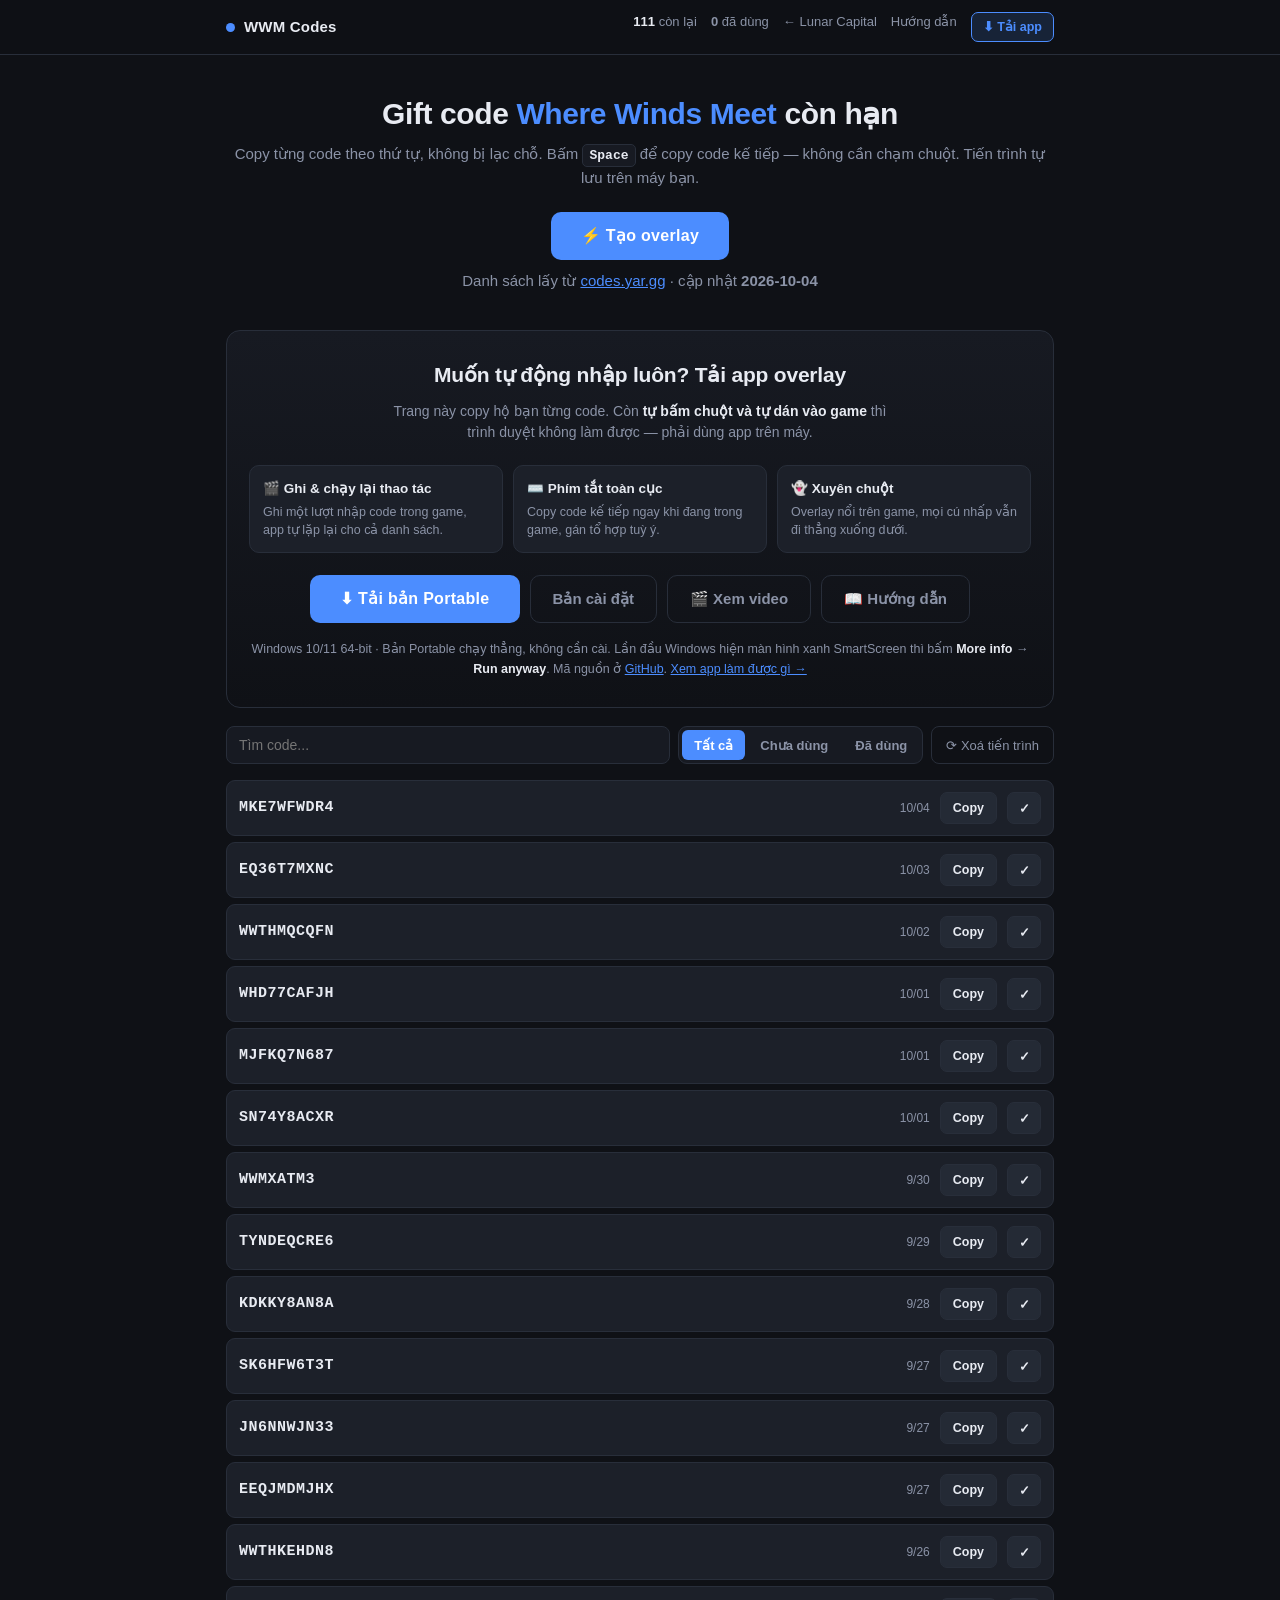
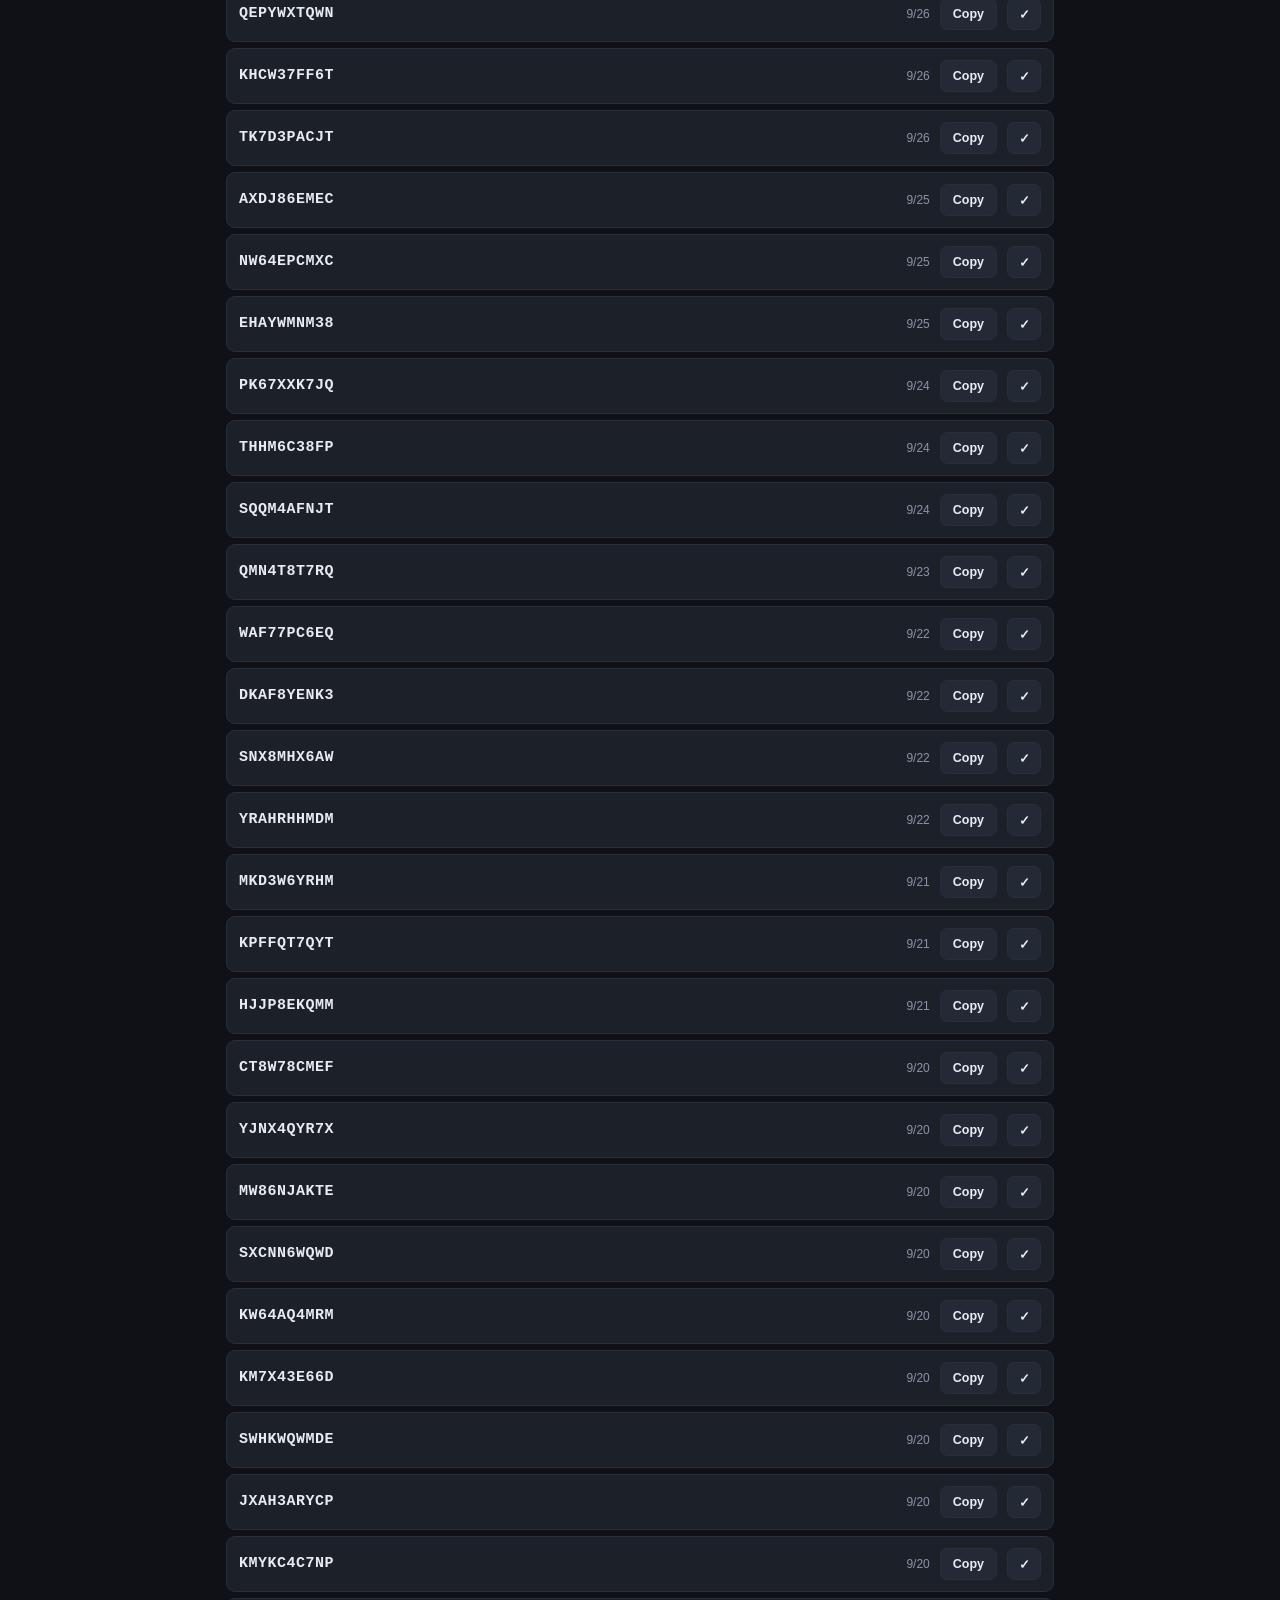
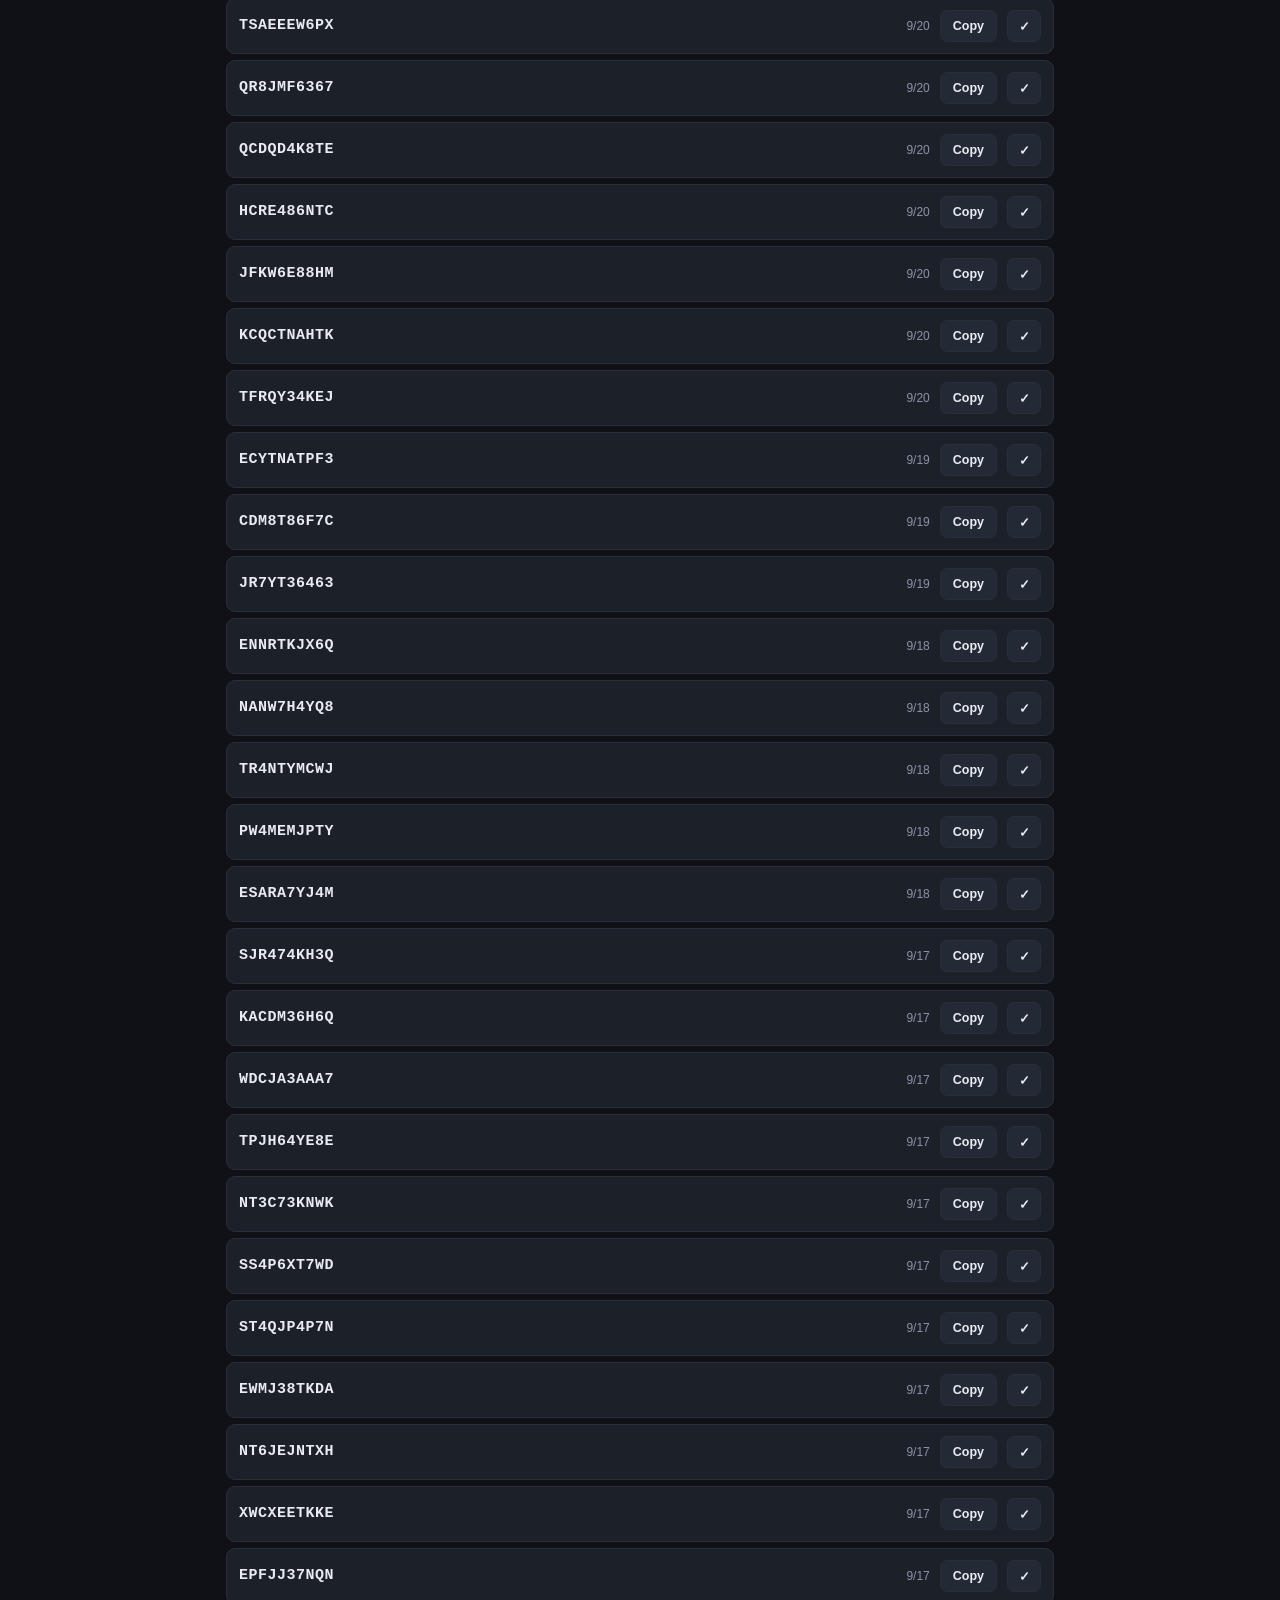
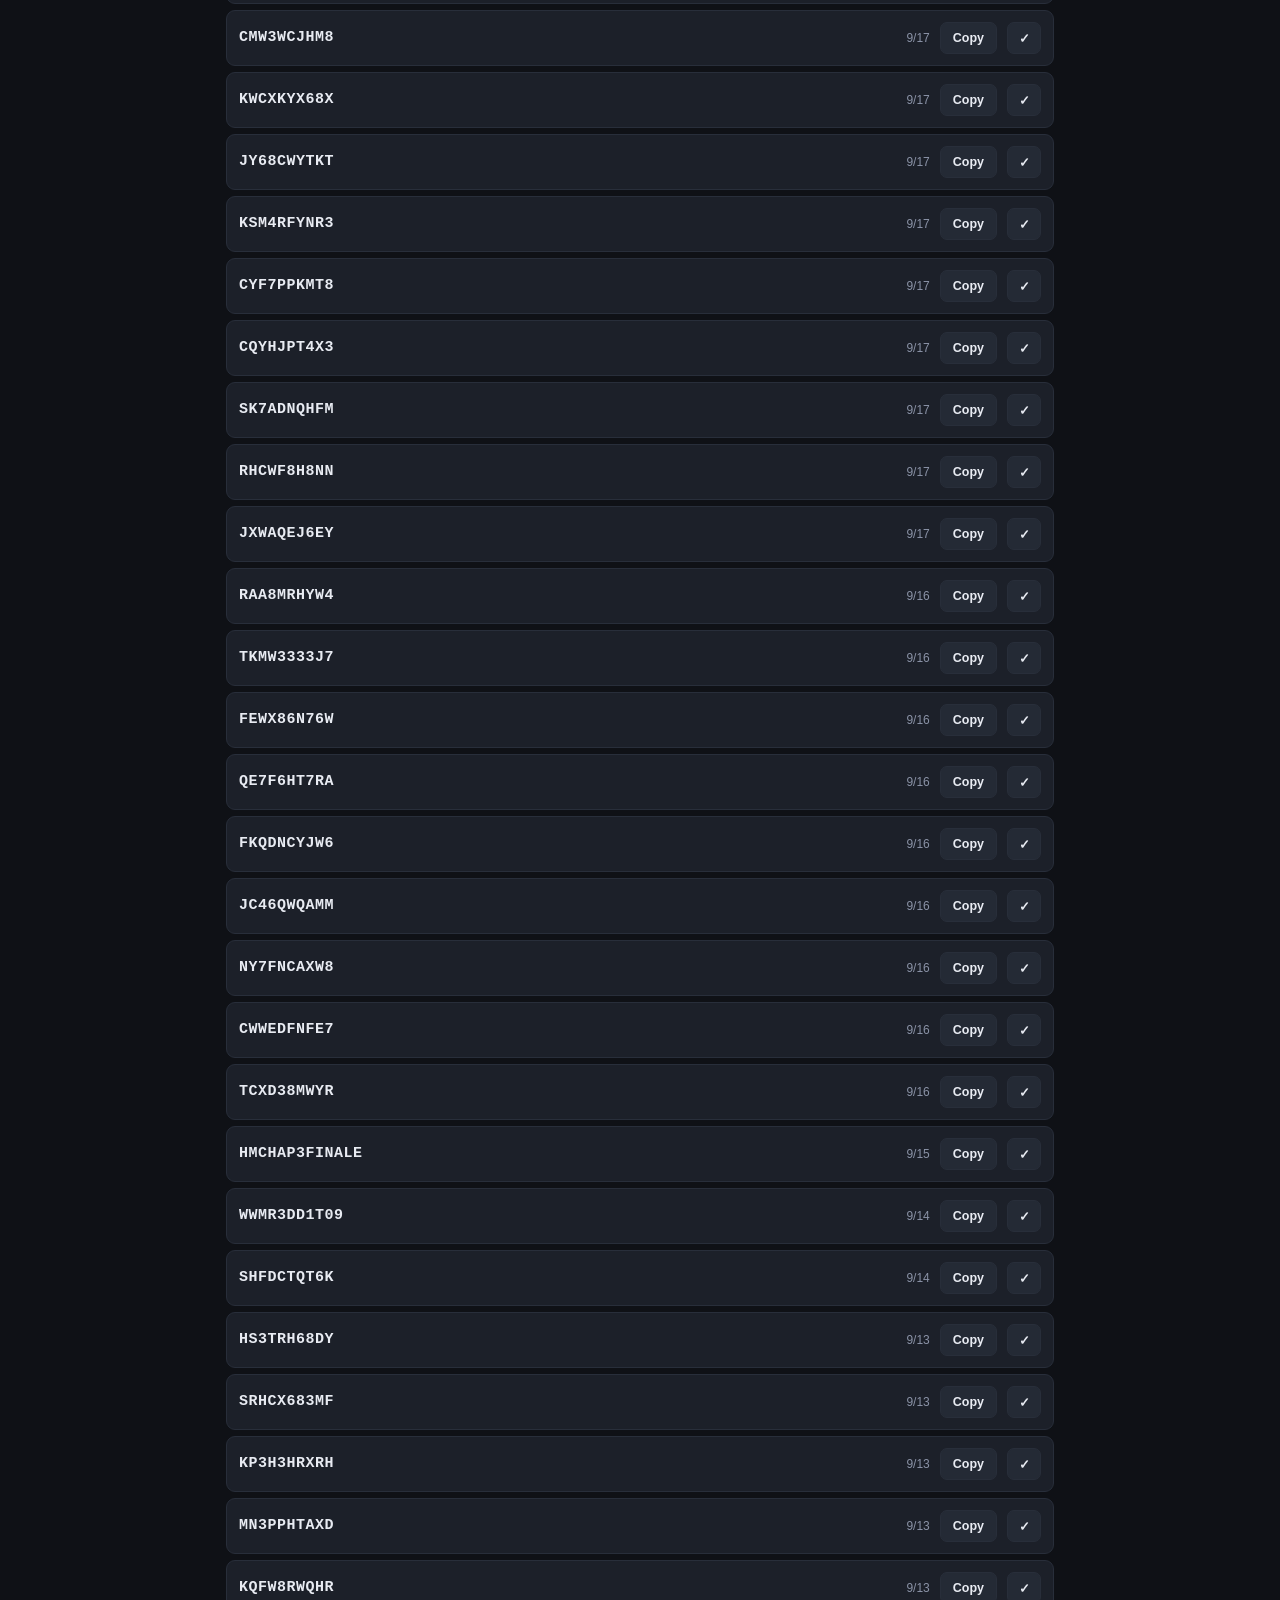
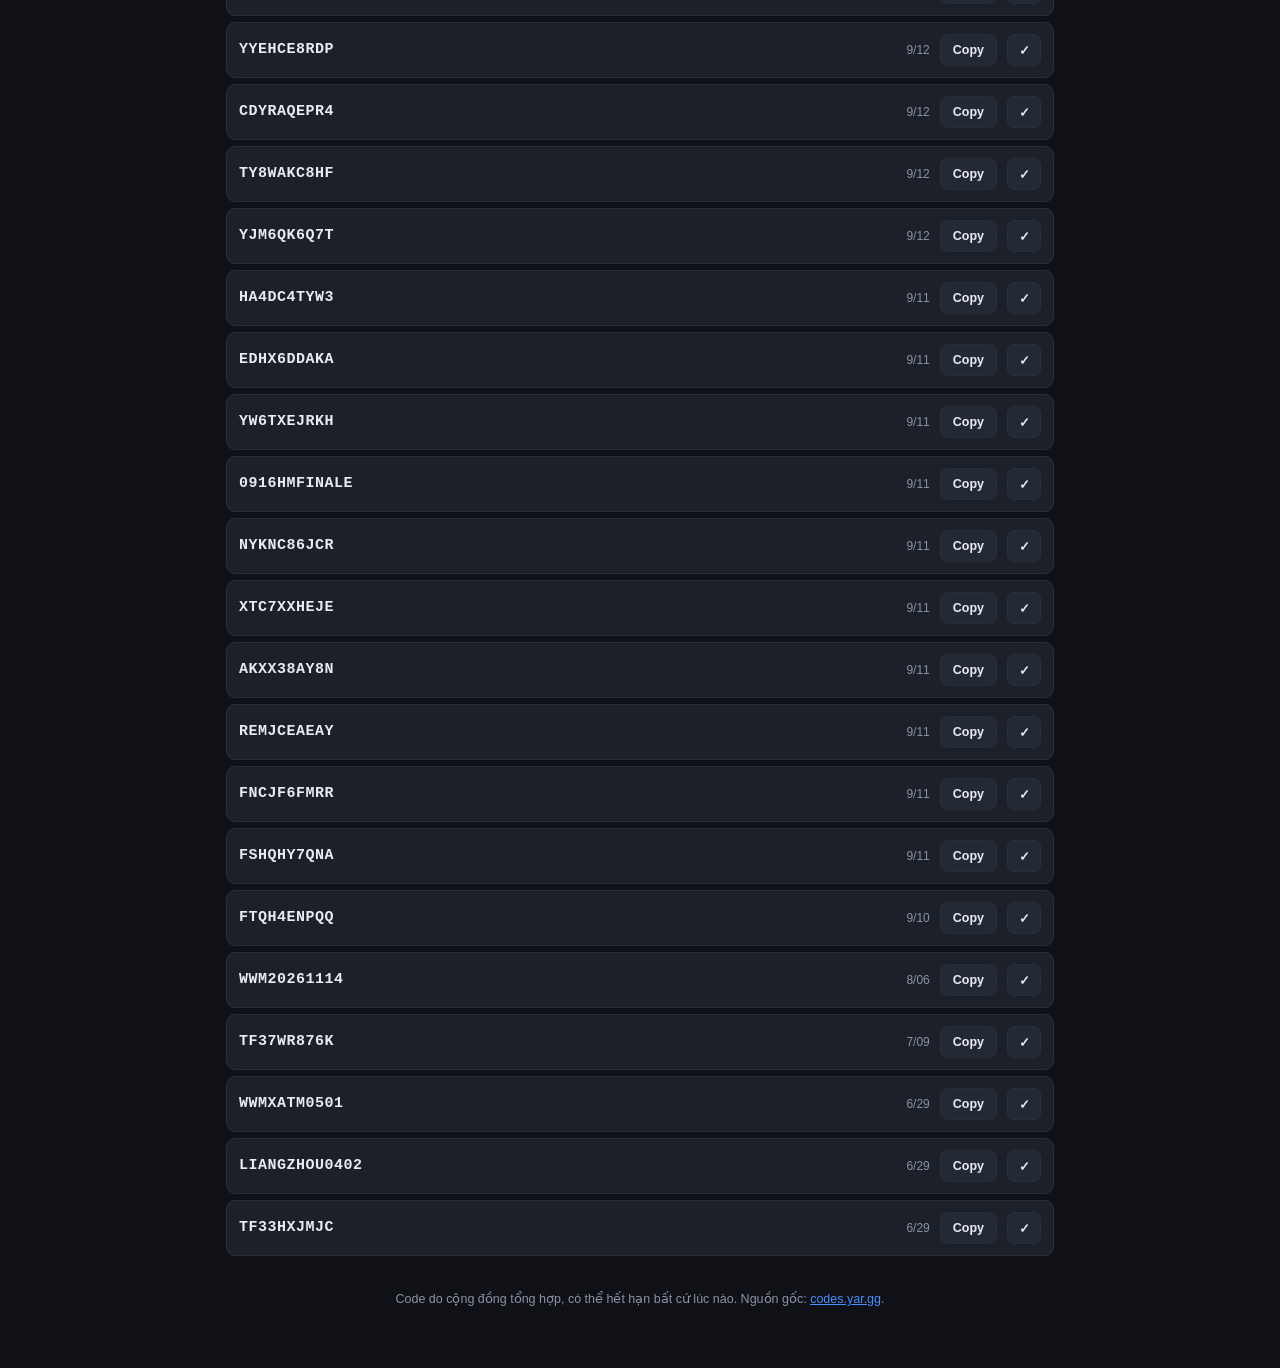
==== gift-code/index.html @ 07da03a6 "Doi ten thanh lunar-capital-tool, gop trang gift code WWM vao /gift-code/ Co-Authored-By: Claude Opu" ====
<!DOCTYPE html>
<html lang="vi">
<head>
<meta charset="UTF-8" />
<meta name="viewport" content="width=device-width, initial-scale=1" />
<title>WWM Codes — Gift code Where Winds Meet còn hạn</title>
<meta name="description" content="Danh sách gift code Where Winds Meet còn hạn. Copy từng code theo thứ tự bằng overlay, tự lưu tiến trình." />
<link rel="stylesheet" href="css/style.css" />
</head>
<body>

<header class="top">
  <div class="wrap top-in">
    <div class="brand">
      <span class="dot"></span>
      <b>WWM Codes</b>
    </div>
    <div class="top-right">
      <span class="stat"><b id="stat-left">0</b> còn lại</span>
      <span class="stat dim"><b id="stat-used">0</b> đã dùng</span>
      <a href="../" class="top-link home">← Lunar Capital</a>
      <a href="huong-dan.html" class="top-link">Hướng dẫn</a>
      <a href="#download" class="top-dl">⬇ Tải app</a>
    </div>
  </div>
</header>

<main class="wrap">

  <section class="hero">
    <h1>Gift code <span>Where Winds Meet</span> còn hạn</h1>
    <p>Copy từng code theo thứ tự, không bị lạc chỗ. Bấm <b class="kbd">Space</b> để copy code kế tiếp — không cần chạm chuột. Tiến trình tự lưu trên máy bạn.</p>
    <button id="btn-start" class="cta">⚡ Tạo overlay</button>
    <p class="src">
      Danh sách lấy từ <a href="https://codes.yar.gg/" target="_blank" rel="noopener noreferrer">codes.yar.gg</a>
      · cập nhật <b id="updated">—</b>
    </p>
  </section>

  <section class="dl" id="download">
    <h2>Muốn tự động nhập luôn? Tải app overlay</h2>
    <p class="dl-lead">
      Trang này copy hộ bạn từng code. Còn <b>tự bấm chuột và tự dán vào game</b> thì trình duyệt
      không làm được — phải dùng app trên máy.
    </p>

    <div class="dl-grid">
      <div class="dl-feat">
        <b>🎬 Ghi &amp; chạy lại thao tác</b>
        <span>Ghi một lượt nhập code trong game, app tự lặp lại cho cả danh sách.</span>
      </div>
      <div class="dl-feat">
        <b>⌨️ Phím tắt toàn cục</b>
        <span>Copy code kế tiếp ngay khi đang trong game, gán tổ hợp tuỳ ý.</span>
      </div>
      <div class="dl-feat">
        <b>👻 Xuyên chuột</b>
        <span>Overlay nổi trên game, mọi cú nhấp vẫn đi thẳng xuống dưới.</span>
      </div>
    </div>

    <div class="dl-btns">
      <a class="cta" id="dl-portable" href="#" target="_blank" rel="noopener noreferrer">⬇ Tải bản Portable</a>
      <a class="ghost lg" id="dl-setup" href="#" target="_blank" rel="noopener noreferrer">Bản cài đặt</a>
      <a class="ghost lg" href="huong-dan.html#video">🎬 Xem video</a>
      <a class="ghost lg" href="huong-dan.html">📖 Hướng dẫn</a>
    </div>

    <p class="dl-note">
      Windows 10/11 64-bit · Bản Portable chạy thẳng, không cần cài.
      Lần đầu Windows hiện màn hình xanh SmartScreen thì bấm <b>More info</b> → <b>Run anyway</b>.
      Mã nguồn ở <a id="dl-repo" href="#" target="_blank" rel="noopener noreferrer">GitHub</a>.
      <a href="huong-dan.html">Xem app làm được gì →</a>
    </p>
  </section>

  <section class="toolbar">
    <input id="search" type="search" placeholder="Tìm code..." autocomplete="off" />
    <div class="tabs" id="tabs">
      <button class="tab on" data-f="all">Tất cả</button>
      <button class="tab" data-f="unused">Chưa dùng</button>
      <button class="tab" data-f="used">Đã dùng</button>
    </div>
    <button id="btn-reset" class="ghost">⟳ Xoá tiến trình</button>
  </section>

  <section id="list" class="list"></section>
  <p id="empty" class="empty hidden">Không có code nào khớp.</p>


</main>

<footer class="foot wrap">
  <p>Code do cộng đồng tổng hợp, có thể hết hạn bất cứ lúc nào. Nguồn gốc:
    <a href="https://codes.yar.gg/" target="_blank" rel="noopener noreferrer">codes.yar.gg</a>.</p>
</footer>

<!-- Hộp chọn chế độ -->
<div id="picker" class="modal hidden">
  <div class="modal-box">
    <div class="modal-head">
      <b>Tạo overlay</b>
      <button class="x" data-close>✕</button>
    </div>
    <div class="modal-body">
      <button class="pick" id="pick-all">
        <b>Toàn bộ code còn hạn</b>
        <span>Nạp sẵn <i id="pick-n">0</i> code vào overlay, copy lần lượt từ trên xuống.</span>
      </button>
      <button class="pick" id="pick-manual">
        <b>Ô trống — tự nhập</b>
        <span>Dán danh sách code của riêng bạn, mỗi dòng một code.</span>
      </button>
    </div>
  </div>
</div>

<!-- Ô tự nhập -->
<div id="manual" class="modal hidden">
  <div class="modal-box">
    <div class="modal-head">
      <b>Tự nhập code</b>
      <button class="x" data-close>✕</button>
    </div>
    <div class="modal-body">
      <textarea id="manual-input" spellcheck="false"
        placeholder="Mỗi dòng một code.&#10;&#10;Ví dụ:&#10;ABCD1234&#10;WXYZ5678"></textarea>
      <div class="manual-bar">
        <span id="manual-count">0 code</span>
        <button id="manual-go" class="cta sm" disabled>Tạo overlay</button>
      </div>
    </div>
  </div>
</div>

<!-- OVERLAY -->
<div id="overlay" class="overlay hidden">
  <div class="ov-head">
    <span class="ov-title">Overlay</span>
    <span id="ov-progress" class="ov-prog">0 / 0</span>
    <button id="ov-min" class="x" title="Thu gọn">–</button>
    <button id="ov-close" class="x" title="Đóng">✕</button>
  </div>

  <div class="ov-body">
    <button id="ov-current" class="ov-current">
      <span id="ov-code">—</span>
      <small>Bấm để copy và sang code tiếp theo</small>
    </button>

    <div class="ov-track"><div id="ov-fill" class="ov-fill"></div></div>

    <div id="ov-list" class="ov-list"></div>

    <div id="ov-done" class="ov-done hidden">
      <div class="tick">✓</div>
      <b>XONG</b>
      <span>Đã copy hết tất cả các code</span>
    </div>

    <div class="ov-foot">
      <button id="ov-undo" class="ghost sm">↶ Hoàn tác</button>
      <button id="ov-restart" class="ghost sm">⟳ Làm lại</button>
    </div>

    <p class="ov-keys">
      <b>Space</b> copy &amp; sang code sau · <b id="k-undo">Ctrl+Z</b> hoàn tác · <b>Esc</b> đóng
    </p>
  </div>
</div>

<div id="toast" class="toast"></div>

<script src="js/codes-data.js"></script>
<script src="js/app.js"></script>
</body>
</html>
---- gift-code/css/style.css ----
:root {
  --bg: #0f1116;
  --bg-soft: #171a22;
  --bg-row: #1c2029;
  --line: #282e3a;
  --fg: #e8ebf2;
  --fg-dim: #8b93a7;
  --accent: #4c8dff;
  --accent-soft: rgba(76, 141, 255, 0.15);
  --ok: #35d07f;
  --danger: #ff5f57;
  --radius: 10px;
}

* { box-sizing: border-box; margin: 0; padding: 0; }

body {
  background: var(--bg);
  color: var(--fg);
  font-family: -apple-system, BlinkMacSystemFont, "Segoe UI", Roboto, "Helvetica Neue", Arial, sans-serif;
  font-size: 15px;
  line-height: 1.5;
  -webkit-font-smoothing: antialiased;
  padding-bottom: 60px;
}

.wrap { width: 100%; max-width: 860px; margin: 0 auto; padding: 0 16px; }
.hidden { display: none !important; }
a { color: var(--accent); }

/* ---------- Thanh tren ---------- */

.top {
  position: sticky;
  top: 0;
  z-index: 20;
  background: rgba(15, 17, 22, 0.9);
  backdrop-filter: blur(10px);
  border-bottom: 1px solid var(--line);
}
.top-in { display: flex; align-items: center; justify-content: space-between; height: 54px; gap: 12px; }
.brand { display: flex; align-items: center; gap: 9px; font-size: 15px; letter-spacing: 0.2px; }
.dot { width: 9px; height: 9px; border-radius: 50%; background: var(--accent); flex: 0 0 auto; }
.top-right { display: flex; gap: 14px; font-size: 13px; color: var(--fg-dim); }
.stat b { color: var(--fg); font-variant-numeric: tabular-nums; }
.stat.dim b { color: var(--fg-dim); }

/* ---------- Hero ---------- */

.hero { padding: 40px 0 28px; text-align: center; }
.hero h1 { font-size: 30px; line-height: 1.25; font-weight: 700; letter-spacing: -0.4px; }
.hero h1 span { color: var(--accent); }
.hero p { color: var(--fg-dim); margin-top: 10px; font-size: 15px; }

.cta {
  margin-top: 22px;
  min-height: 48px;
  padding: 0 30px;
  border: none;
  border-radius: var(--radius);
  background: var(--accent);
  color: #fff;
  font-size: 16px;
  font-weight: 700;
  letter-spacing: 0.3px;
  cursor: pointer;
  transition: filter 0.15s ease, transform 0.1s ease;
}
.cta:hover:not(:disabled) { filter: brightness(1.12); }
.cta:active:not(:disabled) { transform: translateY(1px); }
.cta:disabled { background: #2a2f3d; color: #5c6478; cursor: not-allowed; }
.cta.sm { min-height: 38px; padding: 0 18px; font-size: 14px; margin-top: 0; }

.src { margin-top: 16px; font-size: 12.5px; color: var(--fg-dim); }
.src b { color: var(--fg-dim); font-weight: 600; }

/* ---------- Thanh cong cu ---------- */

.toolbar {
  display: flex;
  align-items: center;
  gap: 8px;
  flex-wrap: wrap;
  padding: 8px 0 16px;
}

#search {
  flex: 1 1 180px;
  min-height: 38px;
  padding: 0 12px;
  border: 1px solid var(--line);
  border-radius: 8px;
  background: var(--bg-soft);
  color: var(--fg);
  font-size: 14px;
  outline: none;
}
#search:focus { border-color: var(--accent); }

.tabs { display: flex; gap: 3px; padding: 3px; border: 1px solid var(--line); border-radius: 9px; background: var(--bg-soft); }
.tab {
  min-height: 30px;
  padding: 0 12px;
  border: none;
  border-radius: 6px;
  background: transparent;
  color: var(--fg-dim);
  font-size: 13px;
  font-weight: 600;
  cursor: pointer;
}
.tab:hover { color: var(--fg); }
.tab.on { background: var(--accent); color: #fff; }

button.ghost {
  min-height: 38px;
  padding: 0 14px;
  border: 1px solid var(--line);
  border-radius: 8px;
  background: transparent;
  color: var(--fg-dim);
  font-size: 13px;
  cursor: pointer;
}
button.ghost:hover:not(:disabled) { background: var(--bg-soft); color: var(--fg); }
button.ghost:disabled { opacity: 0.35; cursor: not-allowed; }
button.ghost.sm { min-height: 32px; font-size: 12.5px; flex: 1; }

/* ---------- Danh sach code ---------- */

.list { display: flex; flex-direction: column; gap: 6px; }

.item {
  display: flex;
  align-items: center;
  gap: 10px;
  padding: 11px 12px;
  border: 1px solid var(--line);
  border-radius: 9px;
  background: var(--bg-row);
  transition: border-color 0.15s ease, opacity 0.2s ease;
}
.item:hover { border-color: #3a4353; }
.item.used { opacity: 0.4; }

.item .code {
  flex: 1;
  min-width: 0;
  font-family: ui-monospace, "SF Mono", Menlo, Consolas, monospace;
  font-size: 15px;
  font-weight: 600;
  letter-spacing: 0.5px;
  word-break: break-all;
}
.item.used .code { text-decoration: line-through; }
.item .date { flex: 0 0 auto; font-size: 12px; color: var(--fg-dim); font-variant-numeric: tabular-nums; }

.item button {
  flex: 0 0 auto;
  min-height: 32px;
  padding: 0 12px;
  border: 1px solid var(--line);
  border-radius: 7px;
  background: #242a35;
  color: var(--fg);
  font-size: 12.5px;
  font-weight: 600;
  cursor: pointer;
}
.item button:hover { background: var(--accent); border-color: var(--accent); color: #fff; }
.item .mark { min-width: 34px; padding: 0 8px; }

.empty { text-align: center; color: var(--fg-dim); padding: 30px 0; font-size: 14px; }

.foot { padding: 34px 16px 0; text-align: center; font-size: 12.5px; color: var(--fg-dim); }

/* ---------- Modal ---------- */

.modal {
  position: fixed;
  inset: 0;
  z-index: 60;
  display: flex;
  align-items: center;
  justify-content: center;
  padding: 16px;
  background: rgba(6, 8, 12, 0.75);
}
.modal-box {
  width: 100%;
  max-width: 440px;
  border: 1px solid var(--line);
  border-radius: 12px;
  background: var(--bg-soft);
  box-shadow: 0 20px 50px rgba(0, 0, 0, 0.55);
  overflow: hidden;
}
.modal-head {
  display: flex;
  align-items: center;
  justify-content: space-between;
  padding: 13px 10px 13px 16px;
  border-bottom: 1px solid var(--line);
  font-size: 14px;
}
.modal-body { padding: 14px 16px 16px; display: flex; flex-direction: column; gap: 10px; }

.x {
  width: 30px; height: 30px;
  border: none; border-radius: 7px;
  background: transparent;
  color: var(--fg-dim);
  font-size: 14px;
  cursor: pointer;
}
.x:hover { background: #262b38; color: var(--fg); }

.pick {
  display: flex;
  flex-direction: column;
  gap: 4px;
  padding: 14px;
  border: 1px solid var(--line);
  border-radius: 10px;
  background: var(--bg-row);
  color: var(--fg);
  text-align: left;
  cursor: pointer;
}
.pick:hover { border-color: var(--accent); background: var(--accent-soft); }
.pick b { font-size: 15px; }
.pick span { font-size: 13px; color: var(--fg-dim); line-height: 1.45; }
.pick i { font-style: normal; color: var(--accent); font-weight: 700; }

#manual-input {
  width: 100%;
  min-height: 190px;
  resize: vertical;
  padding: 12px;
  border: 1px solid var(--line);
  border-radius: 9px;
  background: var(--bg);
  color: var(--fg);
  font-family: ui-monospace, "SF Mono", Menlo, Consolas, monospace;
  font-size: 14px;
  line-height: 1.6;
  outline: none;
}
#manual-input:focus { border-color: var(--accent); }
.manual-bar { display: flex; align-items: center; justify-content: space-between; gap: 10px; }
.manual-bar span { font-size: 13px; color: var(--fg-dim); font-variant-numeric: tabular-nums; }

/* ---------- Overlay ---------- */

.overlay {
  position: fixed;
  right: 16px;
  bottom: 16px;
  z-index: 70;
  width: 330px;
  max-width: calc(100vw - 32px);
  max-height: calc(100vh - 32px);
  display: flex;
  flex-direction: column;
  border: 1px solid #3a4353;
  border-radius: 12px;
  background: var(--bg-soft);
  box-shadow: 0 18px 44px rgba(0, 0, 0, 0.6);
  overflow: hidden;
}

.ov-head {
  flex: 0 0 auto;
  display: flex;
  align-items: center;
  gap: 8px;
  padding: 9px 6px 9px 14px;
  border-bottom: 1px solid var(--line);
  background: var(--bg-row);
}
.ov-title { font-size: 13px; font-weight: 700; letter-spacing: 0.3px; }
.ov-prog { flex: 1; text-align: right; font-size: 12px; color: var(--fg-dim); font-variant-numeric: tabular-nums; }

.ov-body { flex: 1; min-height: 0; display: flex; flex-direction: column; gap: 10px; padding: 12px; }
.overlay.mini .ov-body { display: none; }

.ov-current {
  flex: 0 0 auto;
  display: flex;
  flex-direction: column;
  align-items: center;
  gap: 5px;
  padding: 16px 12px;
  border: 1px solid var(--accent);
  border-radius: 10px;
  background: var(--accent-soft);
  color: var(--fg);
  cursor: pointer;
}
.ov-current:hover { background: rgba(76, 141, 255, 0.24); }
.ov-current span {
  font-family: ui-monospace, "SF Mono", Menlo, Consolas, monospace;
  font-size: 21px;
  font-weight: 700;
  letter-spacing: 1px;
  word-break: break-all;
  text-align: center;
}
.ov-current small { font-size: 11.5px; color: var(--fg-dim); }
.ov-current.flash { animation: flash 0.45s ease; }
@keyframes flash {
  0% { background: var(--ok); border-color: var(--ok); }
  100% { background: var(--accent-soft); border-color: var(--accent); }
}

.ov-track { flex: 0 0 auto; height: 3px; border-radius: 2px; background: var(--line); overflow: hidden; }
.ov-fill { height: 100%; width: 0; background: var(--accent); transition: width 0.25s ease; }

.ov-list {
  flex: 1;
  min-height: 60px;
  max-height: 210px;
  overflow-y: auto;
  display: flex;
  flex-direction: column;
  gap: 3px;
}
.ov-list::-webkit-scrollbar { width: 8px; }
.ov-list::-webkit-scrollbar-thumb { background: #2f3543; border-radius: 4px; }

.ov-row {
  display: flex;
  align-items: center;
  gap: 8px;
  padding: 6px 8px;
  border: 1px solid transparent;
  border-radius: 6px;
  background: var(--bg-row);
  font-family: ui-monospace, "SF Mono", Menlo, Consolas, monospace;
  font-size: 12px;
  cursor: pointer;
}
.ov-row .n { color: var(--fg-dim); min-width: 22px; text-align: right; font-size: 10.5px; }
.ov-row .t { flex: 1; min-width: 0; overflow: hidden; text-overflow: ellipsis; white-space: nowrap; }
.ov-row[data-s="next"] { border-color: var(--accent); background: var(--accent-soft); }
.ov-row[data-s="recent"] { opacity: 0.4; }
.ov-row[data-s="old"] { opacity: 0.15; }
.ov-row[data-s="recent"]:hover, .ov-row[data-s="old"]:hover { opacity: 0.85; }

.ov-done {
  flex: 0 0 auto;
  display: flex;
  flex-direction: column;
  align-items: center;
  gap: 3px;
  padding: 14px;
  border: 1px solid rgba(53, 208, 127, 0.4);
  border-radius: 10px;
  background: rgba(53, 208, 127, 0.1);
}
.ov-done .tick {
  width: 32px; height: 32px;
  display: grid; place-items: center;
  border-radius: 50%;
  background: var(--ok);
  color: #0d1117;
  font-size: 19px;
  font-weight: 800;
}
.ov-done b { color: var(--ok); font-size: 16px; letter-spacing: 2px; }
.ov-done span { font-size: 11.5px; color: var(--fg-dim); }

.ov-foot { flex: 0 0 auto; display: flex; gap: 6px; }

/* ---------- Toast ---------- */

.toast {
  position: fixed;
  left: 50%;
  bottom: 24px;
  transform: translate(-50%, 8px);
  z-index: 90;
  padding: 9px 16px;
  border-radius: 20px;
  background: var(--ok);
  color: #0d1117;
  font-size: 13px;
  font-weight: 700;
  opacity: 0;
  pointer-events: none;
  transition: opacity 0.18s ease, transform 0.18s ease;
  max-width: 80vw;
}
.toast.show { opacity: 1; transform: translate(-50%, 0); }

/* ---------- Man hinh hep ---------- */

@media (max-width: 600px) {
  .hero { padding: 30px 0 22px; }
  .hero h1 { font-size: 24px; }
  .toolbar { gap: 6px; }
  #search { flex: 1 1 100%; }
  #btn-reset { flex: 0 0 auto; }
  .tabs { flex: 1; }
  .tab { flex: 1; }
  .overlay { right: 8px; left: 8px; bottom: 8px; width: auto; }
  .item .date { display: none; }
}

/* ---------- Muc tai app ---------- */

.dl {
  margin-top: 44px;
  padding: 28px 22px;
  border: 1px solid var(--line);
  border-radius: 14px;
  background: linear-gradient(180deg, var(--bg-soft), var(--bg));
  text-align: center;
}
.dl h2 { font-size: 21px; font-weight: 700; letter-spacing: -0.2px; }
.dl-lead { margin: 10px auto 0; max-width: 520px; font-size: 14px; color: var(--fg-dim); }
.dl-lead b { color: var(--fg); }

.dl-grid {
  display: grid;
  grid-template-columns: repeat(auto-fit, minmax(190px, 1fr));
  gap: 10px;
  margin: 22px 0;
  text-align: left;
}
.dl-feat {
  display: flex;
  flex-direction: column;
  gap: 4px;
  padding: 13px;
  border: 1px solid var(--line);
  border-radius: 10px;
  background: var(--bg-row);
}
.dl-feat b { font-size: 13.5px; }
.dl-feat span { font-size: 12.5px; color: var(--fg-dim); line-height: 1.45; }

.dl-btns { display: flex; gap: 10px; justify-content: center; flex-wrap: wrap; }
.dl-btns .cta { margin-top: 0; display: inline-flex; align-items: center; text-decoration: none; }
a.ghost.lg {
  display: inline-flex;
  align-items: center;
  min-height: 48px;
  padding: 0 22px;
  border: 1px solid var(--line);
  border-radius: var(--radius);
  color: var(--fg-dim);
  font-size: 15px;
  font-weight: 600;
  text-decoration: none;
}
a.ghost.lg:hover { background: var(--bg-soft); color: var(--fg); }

.dl-note { margin-top: 16px; font-size: 12.5px; color: var(--fg-dim); line-height: 1.6; }
.dl-note b { color: var(--fg); font-weight: 600; }

@media (max-width: 600px) {
  .dl { padding: 22px 16px; }
  .dl h2 { font-size: 18px; }
  .dl-btns .cta, a.ghost.lg { width: 100%; justify-content: center; }
}

/* ---------- Goi y phim tat ---------- */

.ov-keys {
  flex: 0 0 auto;
  margin-top: 2px;
  text-align: center;
  font-size: 10.5px;
  line-height: 1.6;
  color: var(--fg-dim);
}
.ov-keys b {
  display: inline-block;
  padding: 1px 5px;
  margin: 0 1px;
  border: 1px solid var(--line);
  border-radius: 4px;
  background: var(--bg-row);
  color: var(--fg);
  font-family: ui-monospace, "SF Mono", Menlo, Consolas, monospace;
  font-size: 10px;
  font-weight: 600;
}

b.kbd {
  display: inline-block;
  padding: 1px 6px;
  border: 1px solid var(--line);
  border-radius: 5px;
  background: var(--bg-soft);
  color: var(--fg);
  font-family: ui-monospace, "SF Mono", Menlo, Consolas, monospace;
  font-size: 13px;
  font-weight: 600;
}

/* ---------- Trang huong dan ---------- */

.guide { max-width: 760px; }

.g-hero { padding: 36px 0 20px; }
.g-hero h1 { font-size: 27px; font-weight: 700; letter-spacing: -0.3px; line-height: 1.25; }
.g-hero p { margin-top: 10px; color: var(--fg-dim); font-size: 15px; }
.g-need { padding: 10px 13px; border: 1px solid var(--line); border-radius: 9px; background: var(--bg-soft); }
.g-need b { color: var(--fg); }

.g-toc {
  display: flex;
  flex-wrap: wrap;
  gap: 6px;
  padding: 14px 0 6px;
  border-top: 1px solid var(--line);
  margin-top: 18px;
}
.g-toc a {
  padding: 6px 11px;
  border: 1px solid var(--line);
  border-radius: 20px;
  background: var(--bg-soft);
  color: var(--fg-dim);
  font-size: 13px;
  text-decoration: none;
}
.g-toc a:hover { border-color: var(--accent); color: var(--fg); }

.g-step { padding: 34px 0; border-bottom: 1px solid var(--line); scroll-margin-top: 70px; }
.g-step h2 {
  display: flex;
  align-items: center;
  gap: 11px;
  font-size: 21px;
  font-weight: 700;
  letter-spacing: -0.2px;
  line-height: 1.3;
}
.g-num {
  flex: 0 0 auto;
  width: 32px; height: 32px;
  display: grid; place-items: center;
  border-radius: 50%;
  background: var(--accent);
  color: #fff;
  font-size: 16px;
  font-weight: 800;
}
.g-step h3 { margin-top: 20px; font-size: 16px; font-weight: 700; }
.g-step p { margin-top: 11px; font-size: 15px; line-height: 1.65; }
.g-step ol, .g-step ul { margin: 11px 0 0 20px; }
.g-step li { margin-top: 7px; font-size: 15px; line-height: 1.6; }
.g-sub { margin-top: 8px; }

.g-step figure {
  margin: 18px 0 4px;
  padding: 10px;
  border: 1px solid var(--line);
  border-radius: 12px;
  background: #0b0d12;
}
.g-step figure img { width: 100%; height: auto; display: block; border-radius: 7px; }

.g-box {
  margin-top: 16px;
  padding: 14px 16px;
  border: 1px solid var(--line);
  border-left: 3px solid var(--accent);
  border-radius: 9px;
  background: var(--bg-soft);
}
.g-box b { font-size: 15px; }
.g-box p { margin-top: 7px; font-size: 14px; color: var(--fg-dim); line-height: 1.6; }
.g-box p b { color: var(--fg); font-size: 14px; }
.g-box.warn { border-left-color: #ffb340; }
.g-box.danger { border-left-color: var(--danger); }

.g-note { font-size: 13.5px; color: var(--fg-dim); }
.g-ok { color: var(--ok); font-weight: 600; }
.g-ok b { color: var(--ok); }

.g-ol li { margin-top: 10px; }

kbd {
  display: inline-block;
  padding: 1px 6px;
  border: 1px solid var(--line);
  border-bottom-width: 2px;
  border-radius: 5px;
  background: var(--bg-row);
  color: var(--fg);
  font-family: ui-monospace, "SF Mono", Menlo, Consolas, monospace;
  font-size: 12.5px;
  font-weight: 600;
  white-space: nowrap;
}

.g-tbl { width: 100%; margin-top: 12px; border-collapse: collapse; font-size: 14px; }
.g-tbl td, .g-tbl th { padding: 9px 10px; border: 1px solid var(--line); text-align: left; vertical-align: top; line-height: 1.55; }
.g-tbl th { background: var(--bg-soft); font-size: 13px; color: var(--fg-dim); font-weight: 700; }
.g-tbl.wide td:first-child { width: 34%; font-weight: 600; }

/* Minh hoa man hinh SmartScreen - ve tay, khong phai anh chup */
.g-mock {
  margin-top: 16px;
  padding: 16px;
  border: 1px dashed #3a4353;
  border-radius: 12px;
  background: var(--bg-soft);
}
.g-mock-tag {
  display: inline-block;
  margin-bottom: 12px;
  padding: 3px 9px;
  border-radius: 12px;
  background: #2a3140;
  color: var(--fg-dim);
  font-size: 11px;
  font-weight: 700;
  letter-spacing: 0.3px;
}
.g-mock-card {
  padding: 20px;
  border-radius: 8px;
  background: #0067b8;
  color: #fff;
}
.g-mock-card b { font-size: 18px; font-weight: 600; }
.g-mock-card p { margin-top: 10px; font-size: 13.5px; line-height: 1.55; opacity: 0.95; }
.g-mock-link {
  display: inline-block;
  margin-top: 14px;
  font-size: 13.5px;
  text-decoration: underline;
  opacity: 0.9;
}
.g-mock-btns { margin-top: 18px; display: flex; justify-content: flex-end; }
.g-mock-btn {
  padding: 7px 22px;
  border: 1px solid rgba(255,255,255,.7);
  font-size: 13.5px;
}
.g-mock-steps { margin-top: 14px; display: flex; flex-direction: column; gap: 8px; }
.g-mock-steps div {
  display: flex;
  align-items: flex-start;
  gap: 9px;
  font-size: 14px;
  line-height: 1.55;
}
.g-mock-steps b:first-child {
  flex: 0 0 auto;
  width: 21px; height: 21px;
  display: grid; place-items: center;
  border-radius: 50%;
  background: #ffb340;
  color: #12141a;
  font-size: 12px;
  font-weight: 800;
}

.g-end { padding: 34px 0 10px; text-align: center; }
.g-end p { color: var(--fg-dim); font-size: 14px; }
.g-end .cta { display: inline-flex; align-items: center; text-decoration: none; }

@media (max-width: 600px) {
  .g-hero h1 { font-size: 22px; }
  .g-step h2 { font-size: 18px; }
  .g-step figure { padding: 6px; }
  .g-tbl { font-size: 13px; }
  .g-tbl.wide td:first-child { width: 40%; }
  .g-tbl td, .g-tbl th { padding: 7px 8px; }
}

.top-link { color: var(--fg-dim); text-decoration: none; font-size: 13px; }
.top-link:hover { color: var(--accent); }
@media (max-width: 600px) { .top-right .stat.dim { display: none; } }

/* Thuoc tinh width/height tren the <img> da tu tinh ty le, chi can nen toi
   de khung khong nhap nhay trong luc anh dang tai */
.g-step figure img { background: #12141a; }

/* ---------- Video huong dan ---------- */

.g-video {
  margin: 8px 0 6px;
  padding: 22px;
  border: 1px solid var(--line);
  border-radius: 14px;
  background: linear-gradient(180deg, var(--bg-soft), var(--bg));
  text-align: center;
  scroll-margin-top: 70px;
}
.g-video h2 { font-size: 19px; font-weight: 700; letter-spacing: -0.2px; }
.g-video-sub { margin-top: 7px; font-size: 13.5px; color: var(--fg-dim); }
.g-video video {
  display: block;
  width: 100%;
  max-width: 340px;
  height: auto;
  margin: 18px auto 0;
  border: 1px solid var(--line);
  border-radius: 12px;
  background: #0b0d12;
}
.g-video .g-note { margin-top: 14px; }

@media (max-width: 600px) {
  .g-video { padding: 16px 12px; }
  .g-video video { max-width: 100%; }
}

/* Nut tai o thanh tren cung - khoi phai cuon het danh sach code */
.top-dl {
  padding: 5px 11px;
  border: 1px solid var(--accent);
  border-radius: 7px;
  background: var(--accent-soft);
  color: var(--accent);
  font-size: 12.5px;
  font-weight: 700;
  text-decoration: none;
  white-space: nowrap;
}
.top-dl:hover { background: var(--accent); color: #fff; }

/* Khoi tai nam gon hon khi o dau trang, de danh cho ngay danh sach code */
.dl { margin-top: 10px; margin-bottom: 10px; scroll-margin-top: 66px; }

@media (max-width: 600px) {
  .top-right .stat { display: none; }
  .top-link { display: none; }
  .top-link.home { display: inline; align-self: center; }
}

/* Tren dien thoai, khoi tai da nam dau trang nen bo 3 the tinh nang cho gon,
   nguoi dung toi day de lay code truoc da. Chi tiet van con o trang huong dan. */
@media (max-width: 600px) {
  .dl-grid { display: none; }
  .dl { padding: 18px 14px; }
  .dl h2 { font-size: 17px; }
  .dl-lead { font-size: 13.5px; }
  .dl-note { font-size: 12px; }
  .dl-btns { gap: 8px; }
}
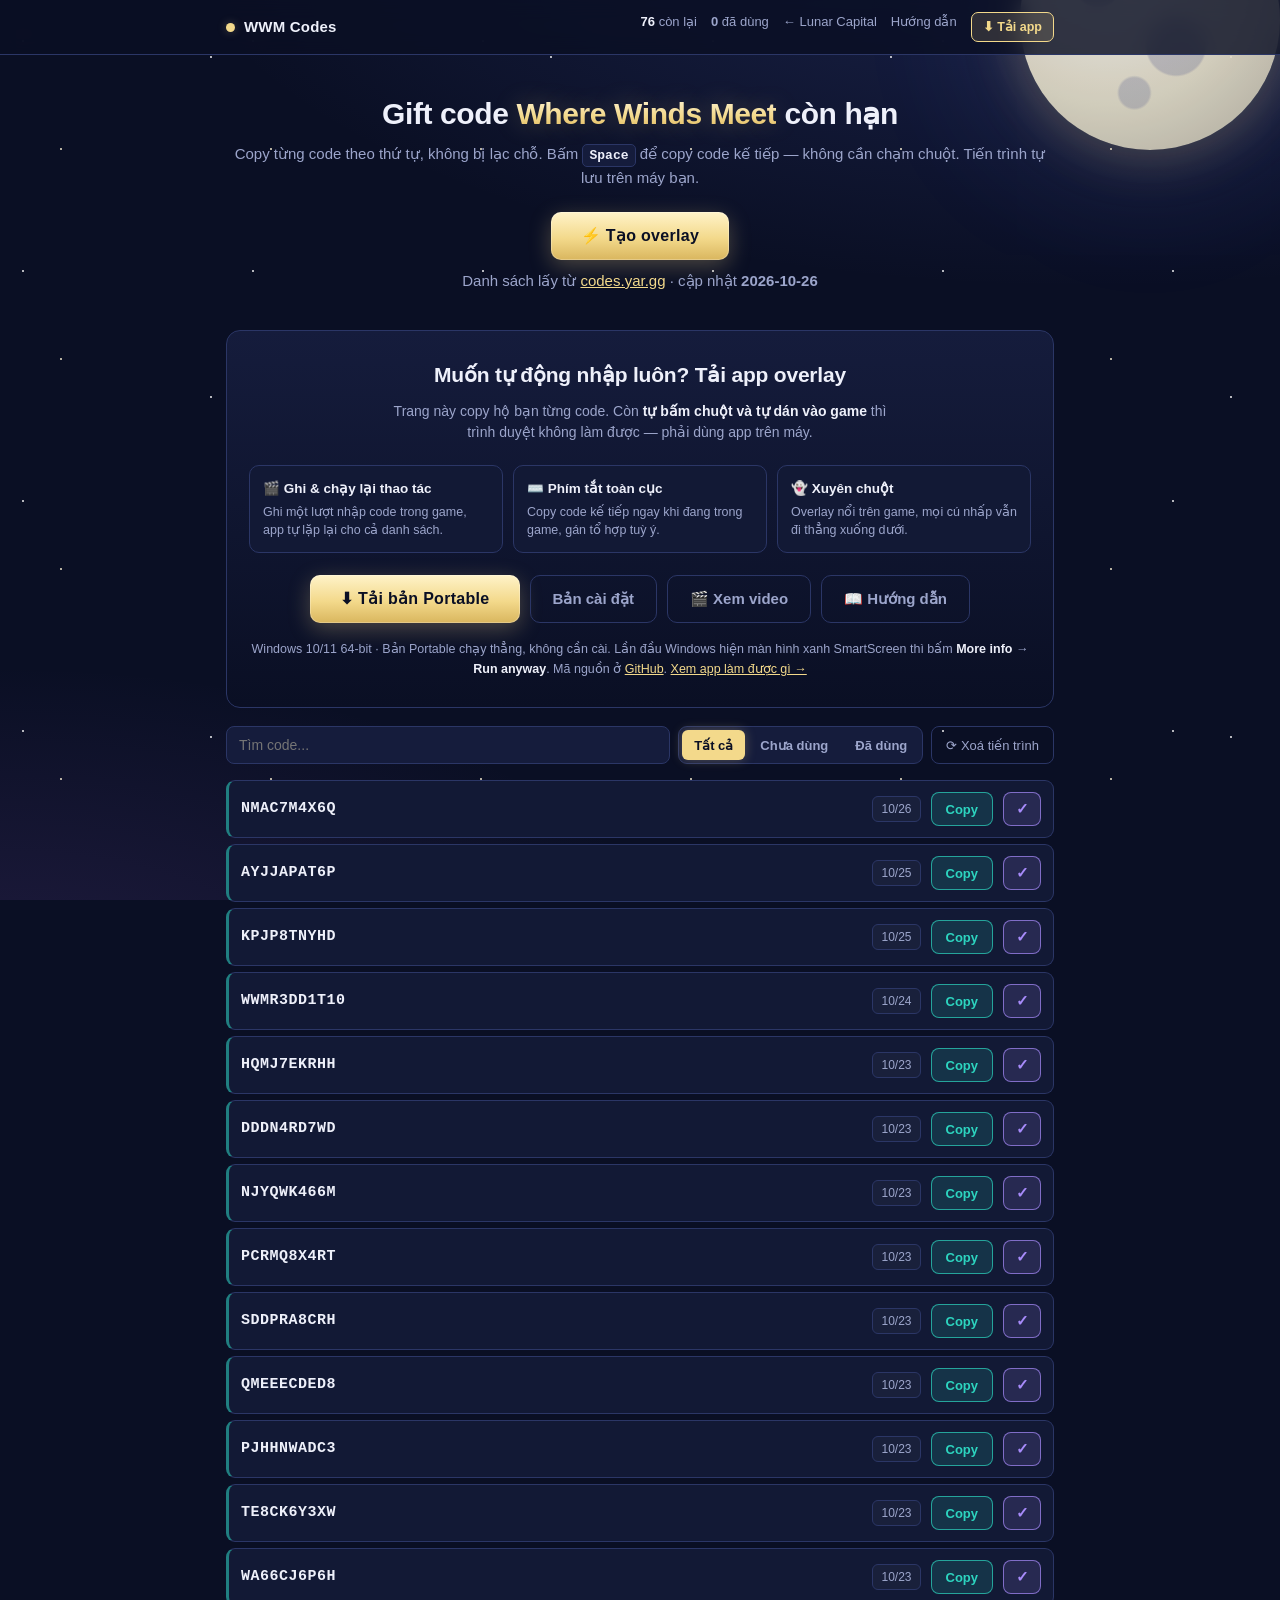
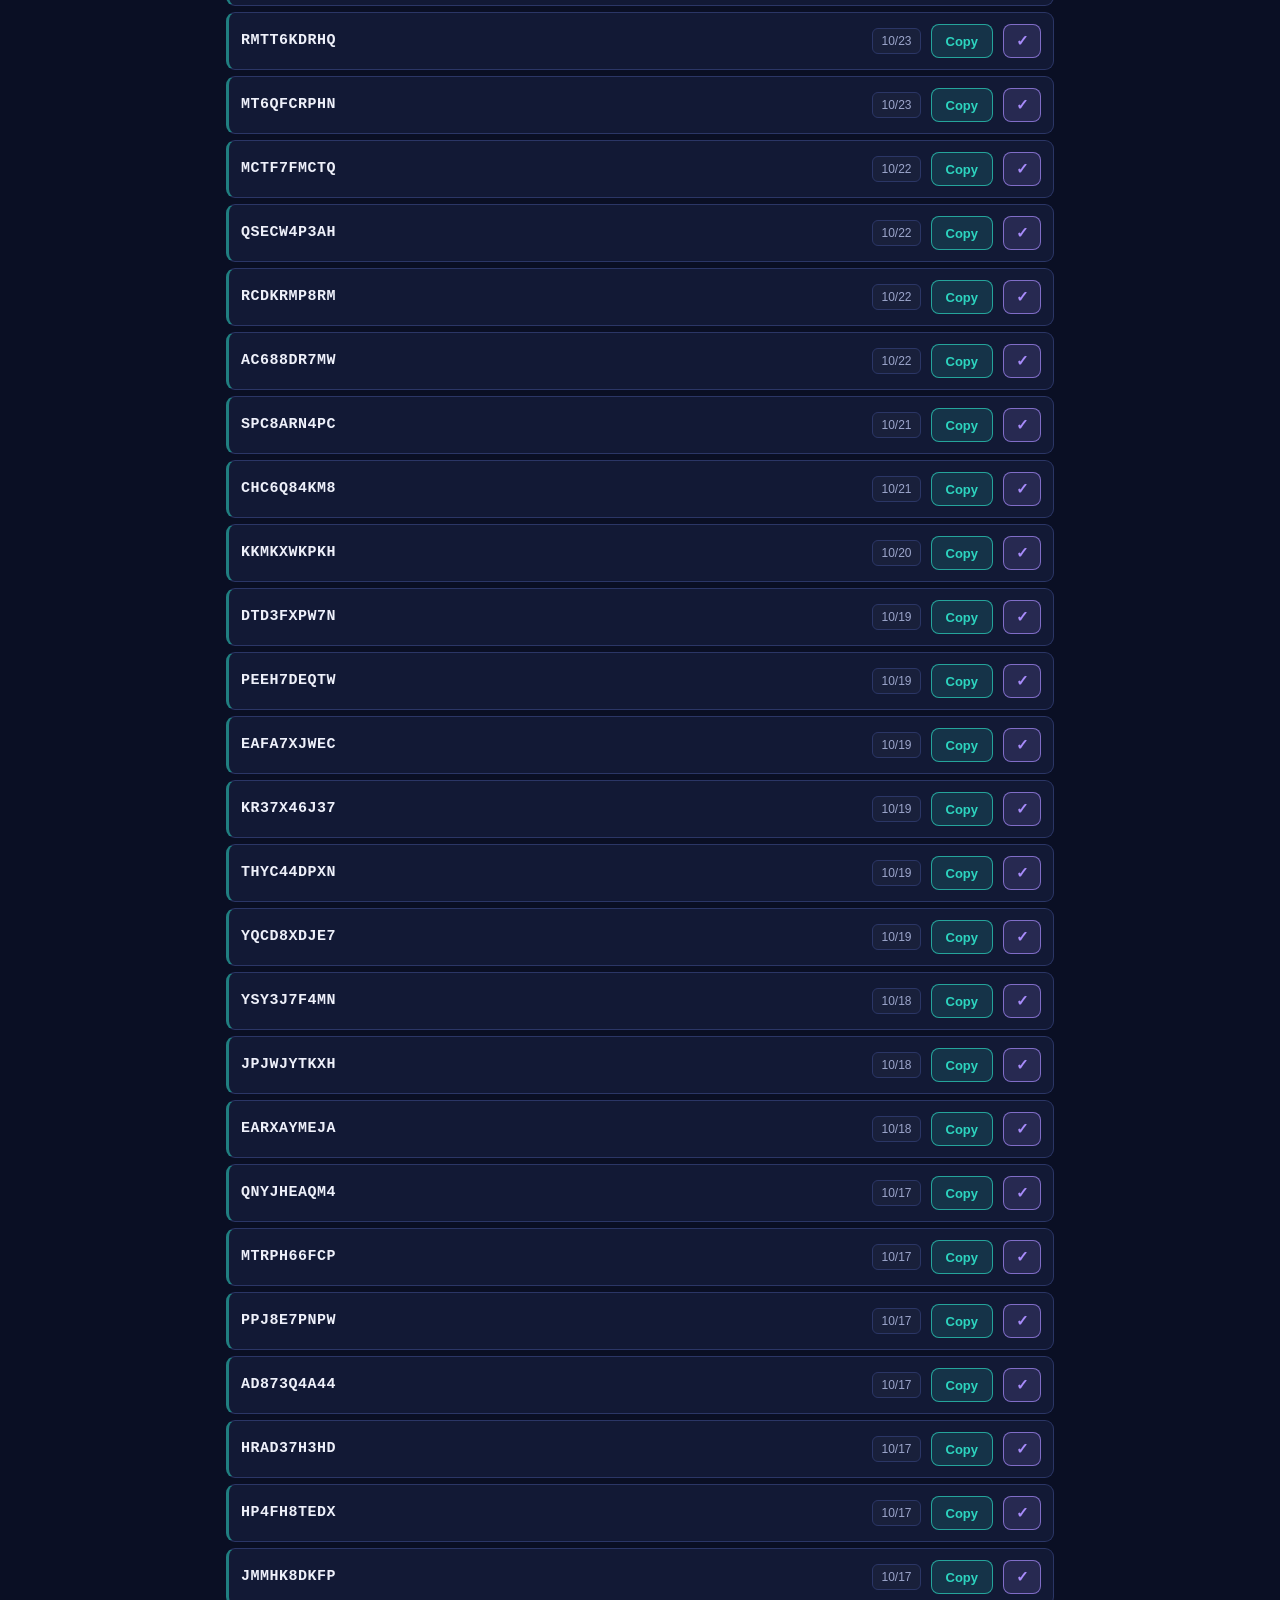
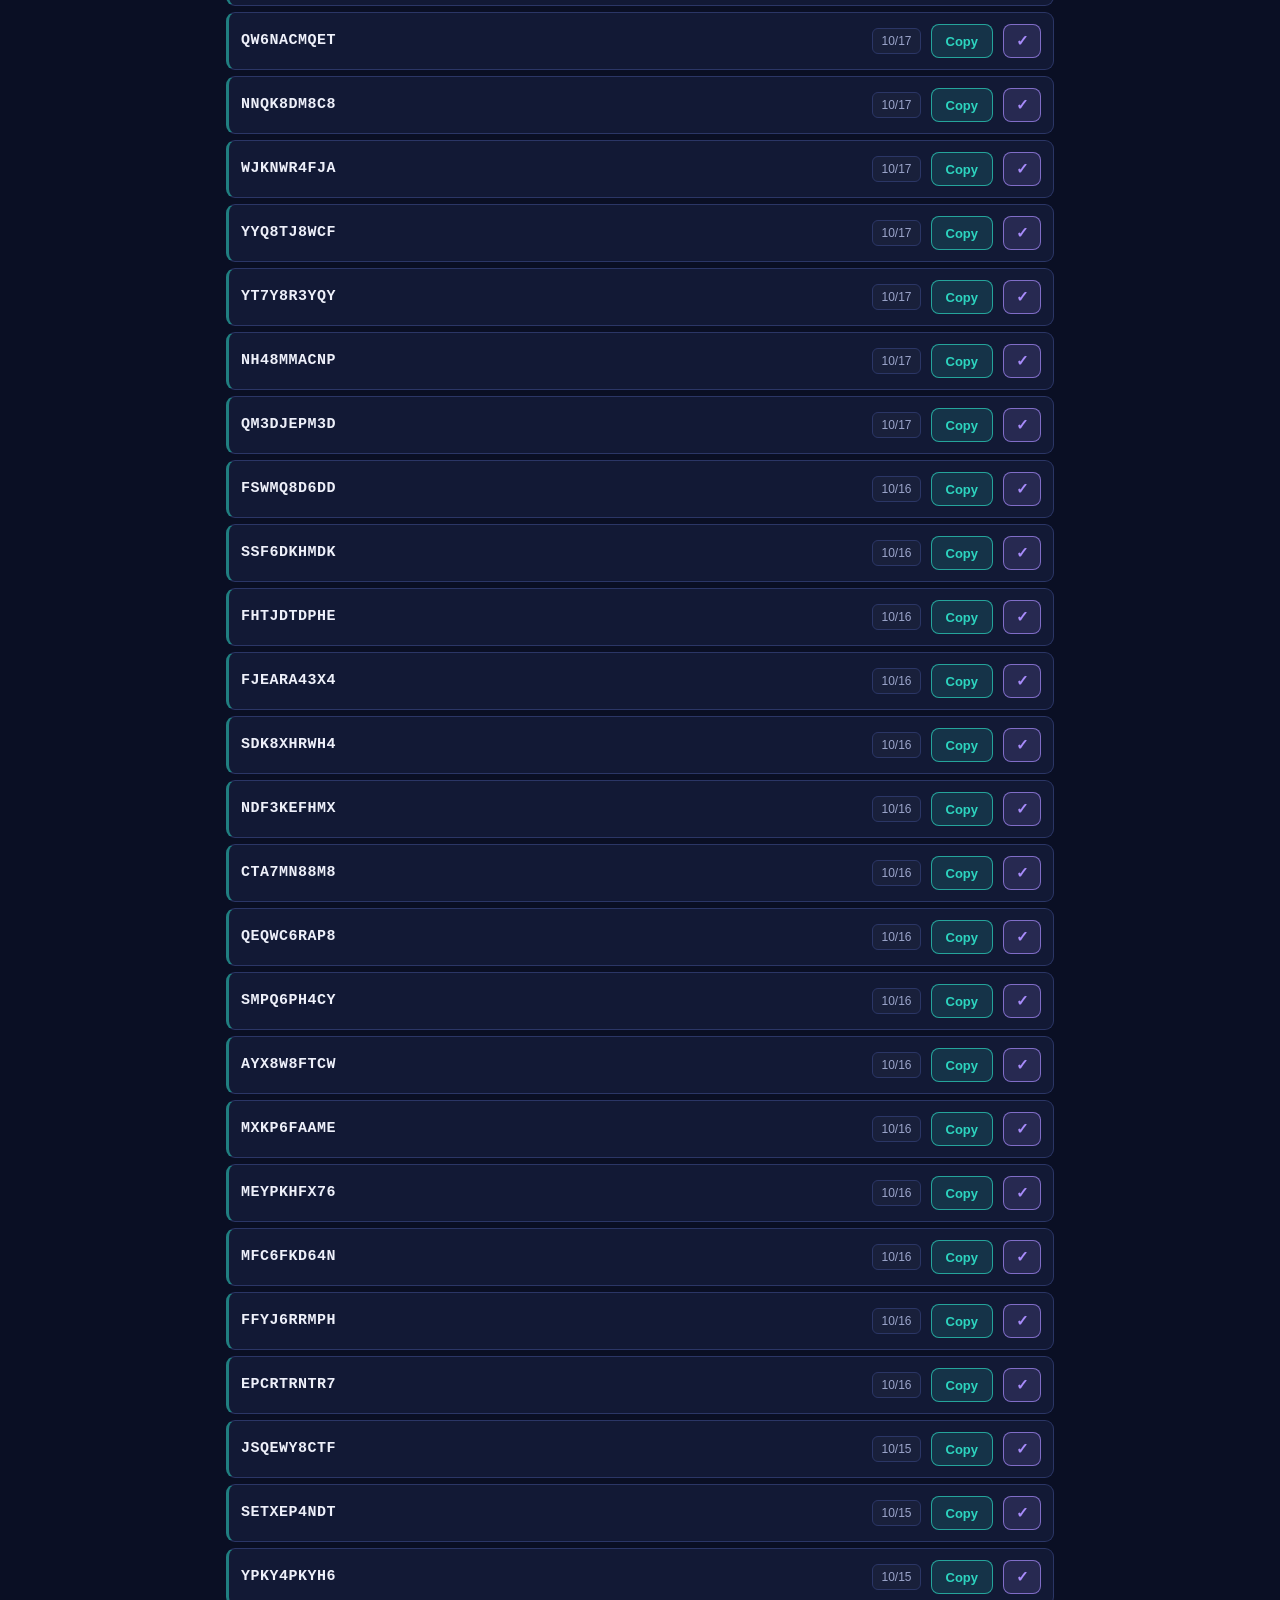
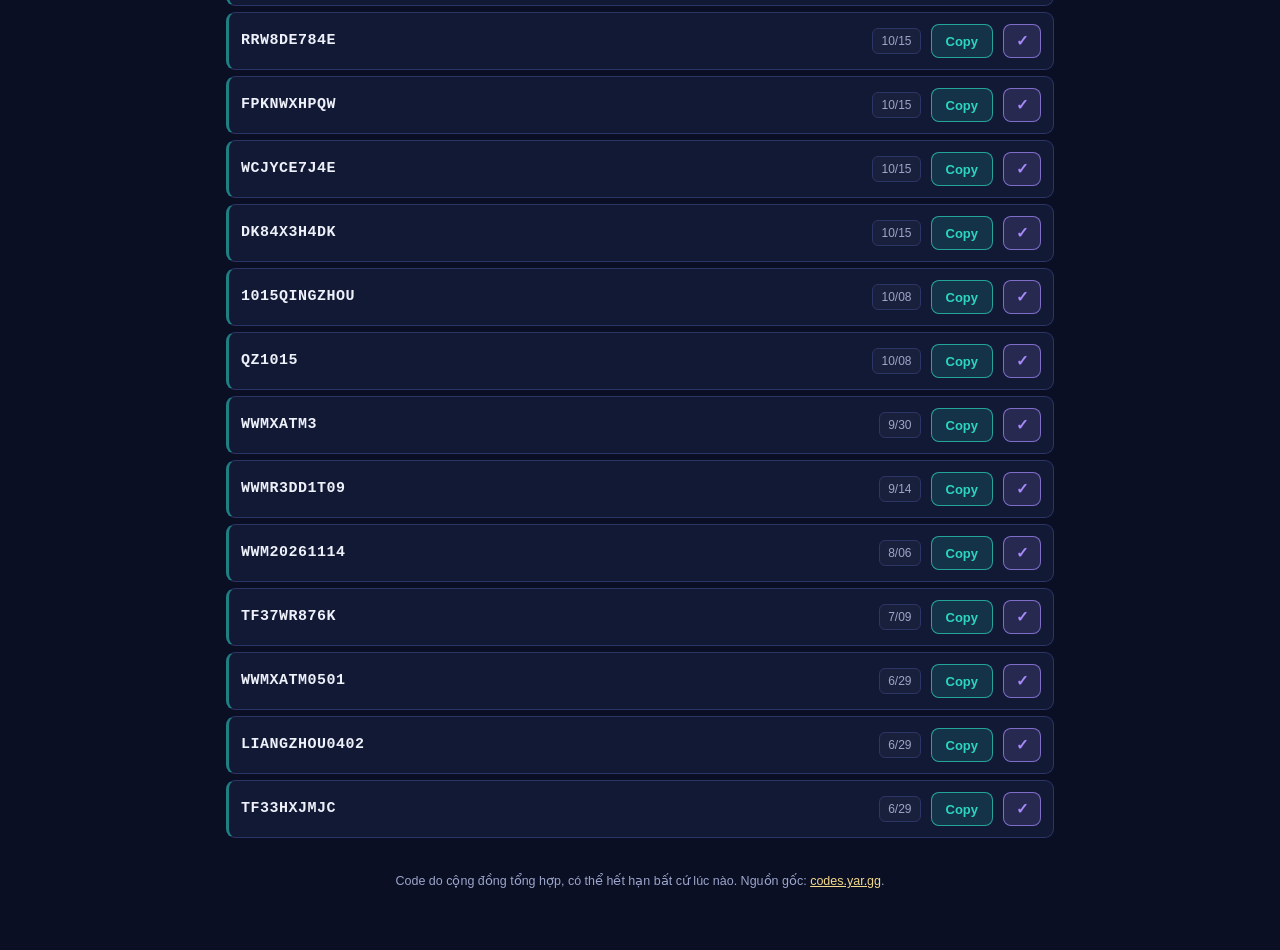
==== commit 23d49304: "Gift code: thêm số phiên bản vào link CSS để trình duyệt tải bản mới Co-Authored-By: Claude Opus 5.5" ====
--- a/gift-code/index.html
+++ b/gift-code/index.html
@@ -5,7 +5,7 @@
 <meta name="viewport" content="width=device-width, initial-scale=1" />
 <title>WWM Codes — Gift code Where Winds Meet còn hạn</title>
 <meta name="description" content="Danh sách gift code Where Winds Meet còn hạn. Copy từng code theo thứ tự bằng overlay, tự lưu tiến trình." />
-<link rel="stylesheet" href="css/style.css" />
+<link rel="stylesheet" href="css/style.css?v=20261026" />
 </head>
 <body>
 
--- a/gift-code/css/style.css
+++ b/gift-code/css/style.css
@@ -1,14 +1,21 @@
+/* Bảng màu đêm trăng, giống trang chính Lunar Capital Tool */
 :root {
-  --bg: #0f1116;
-  --bg-soft: #171a22;
-  --bg-row: #1c2029;
-  --line: #282e3a;
-  --fg: #e8ebf2;
-  --fg-dim: #8b93a7;
-  --accent: #4c8dff;
-  --accent-soft: rgba(76, 141, 255, 0.15);
+  --bg: #0A0F24;
+  --bg-soft: #151C3C;
+  --bg-row: #121935;
+  --line: #2B3666;
+  --fg: #EEF0FA;
+  --fg-dim: #9CA5CB;
+  --accent: #F3D98B;
+  --accent-ink: #0A0F24;
+  --accent-soft: rgba(243, 217, 139, 0.14);
+  --glow: rgba(243, 217, 139, 0.28);
   --ok: #35d07f;
   --danger: #ff5f57;
+  /* màu nút của từng code */
+  --c-copy: #2DD4BF;
+  --c-mark: #A78BFA;
+  --c-undo: #F59E6B;
   --radius: 10px;
 }
 
@@ -22,7 +29,56 @@
   line-height: 1.5;
   -webkit-font-smoothing: antialiased;
   padding-bottom: 60px;
-}
+  position: relative;
+  min-height: 100vh;
+  background:
+    radial-gradient(ellipse 120% 70% at 85% -10%, rgba(90, 110, 220, 0.22), transparent 60%),
+    radial-gradient(ellipse 90% 60% at 0% 110%, rgba(140, 90, 200, 0.16), transparent 60%),
+    var(--bg);
+  background-attachment: fixed;
+}
+
+/* Trời sao (cố định) và vầng trăng góc trên phải (cuộn theo trang, không lố mép phải) */
+body::before {
+  content: "";
+  position: fixed;
+  inset: 0;
+  z-index: -1;
+  pointer-events: none;
+  background-image:
+    radial-gradient(1.5px 1.5px at 23px 41px, #fff 50%, transparent 51%),
+    radial-gradient(1px 1px at 97px 13px, #fff 50%, transparent 51%),
+    radial-gradient(1px 1px at 151px 88px, #dfe4ff 50%, transparent 51%),
+    radial-gradient(1.5px 1.5px at 61px 149px, #fff6d6 50%, transparent 51%),
+    radial-gradient(1px 1px at 187px 172px, #fff 50%, transparent 51%),
+    radial-gradient(1px 1px at 131px 211px, #dfe4ff 50%, transparent 51%),
+    radial-gradient(2px 2px at 211px 57px, #fff 50%, transparent 51%);
+  background-size: 230px 230px, 190px 190px, 260px 260px, 210px 210px, 300px 300px, 170px 170px, 340px 340px;
+  opacity: 0.7;
+  animation: twinkle 6s ease-in-out infinite alternate;
+}
+@keyframes twinkle { from { opacity: 0.45; } to { opacity: 0.85; } }
+body::after {
+  content: "";
+  position: absolute;
+  top: -110px;
+  right: 0;
+  width: 260px;
+  height: 260px;
+  border-radius: 50%;
+  z-index: -1;
+  pointer-events: none;
+  background:
+    radial-gradient(circle at 30% 36%, rgba(120, 124, 160, 0.32) 0 9%, transparent 10%),
+    radial-gradient(circle at 60% 60%, rgba(120, 124, 160, 0.32) 0 13%, transparent 14%),
+    radial-gradient(circle at 44% 78%, rgba(120, 124, 160, 0.32) 0 6%, transparent 7%),
+    radial-gradient(circle at 74% 30%, rgba(120, 124, 160, 0.32) 0 5%, transparent 6%),
+    radial-gradient(circle at 34% 30%, #FFFDF2, #E6E0CA 55%, #BDB8A8);
+  box-shadow: 0 0 50px 8px var(--glow), 0 0 160px 50px rgba(120, 140, 255, 0.10);
+  opacity: 0.9;
+}
+@media (max-width: 600px) { body::after { width: 170px; height: 170px; top: -90px; } }
+@media (prefers-reduced-motion: reduce) { body::before { animation: none; } }
 
 .wrap { width: 100%; max-width: 860px; margin: 0 auto; padding: 0 16px; }
 .hidden { display: none !important; }
@@ -34,7 +90,7 @@
   position: sticky;
   top: 0;
   z-index: 20;
-  background: rgba(15, 17, 22, 0.9);
+  background: rgba(10, 15, 36, 0.82);
   backdrop-filter: blur(10px);
   border-bottom: 1px solid var(--line);
 }
@@ -49,7 +105,8 @@
 
 .hero { padding: 40px 0 28px; text-align: center; }
 .hero h1 { font-size: 30px; line-height: 1.25; font-weight: 700; letter-spacing: -0.4px; }
-.hero h1 span { color: var(--accent); }
+.hero h1 span { background: linear-gradient(180deg, #FFF6D8, var(--accent) 60%, #E0B860); -webkit-background-clip: text; background-clip: text; color: transparent; text-shadow: 0 0 26px var(--glow); }
+.dot { box-shadow: 0 0 10px var(--glow); }
 .hero p { color: var(--fg-dim); margin-top: 10px; font-size: 15px; }
 
 .cta {
@@ -58,8 +115,9 @@
   padding: 0 30px;
   border: none;
   border-radius: var(--radius);
-  background: var(--accent);
-  color: #fff;
+  background: linear-gradient(180deg, #FFF3C9, var(--accent) 55%, #D9B65E);
+  color: var(--accent-ink);
+  box-shadow: 0 0 0 1px rgba(255, 255, 255, 0.25) inset, 0 6px 22px var(--glow);
   font-size: 16px;
   font-weight: 700;
   letter-spacing: 0.3px;
@@ -110,7 +168,7 @@
   cursor: pointer;
 }
 .tab:hover { color: var(--fg); }
-.tab.on { background: var(--accent); color: #fff; }
+.tab.on { background: var(--accent); color: var(--accent-ink); box-shadow: 0 0 12px var(--glow); }
 
 button.ghost {
   min-height: 38px;
@@ -155,20 +213,33 @@
 .item.used .code { text-decoration: line-through; }
 .item .date { flex: 0 0 auto; font-size: 12px; color: var(--fg-dim); font-variant-numeric: tabular-nums; }
 
+/* Mỗi nút một màu: nền nhạt cùng màu, viền và chữ đậm màu; rê chuột thì tô đặc */
 .item button {
+  --c: var(--c-copy);
   flex: 0 0 auto;
-  min-height: 32px;
-  padding: 0 12px;
-  border: 1px solid var(--line);
-  border-radius: 7px;
-  background: #242a35;
-  color: var(--fg);
-  font-size: 12.5px;
-  font-weight: 600;
+  min-height: 34px;
+  padding: 0 14px;
+  border: 1.5px solid color-mix(in srgb, var(--c) 70%, transparent);
+  border-radius: 8px;
+  background: color-mix(in srgb, var(--c) 14%, transparent);
+  color: var(--c);
+  font-size: 13px;
+  font-weight: 700;
   cursor: pointer;
-}
-.item button:hover { background: var(--accent); border-color: var(--accent); color: #fff; }
-.item .mark { min-width: 34px; padding: 0 8px; }
+  transition: background 0.15s ease, color 0.15s ease, box-shadow 0.15s ease;
+}
+.item button:hover { background: var(--c); border-color: var(--c); color: var(--accent-ink); box-shadow: 0 0 14px color-mix(in srgb, var(--c) 45%, transparent); }
+.item .mark { --c: var(--c-mark); min-width: 38px; padding: 0 10px; font-size: 15px; }
+.item.used .mark { --c: var(--c-undo); }
+.item .date {
+  padding: 3px 8px;
+  border: 1px solid var(--line);
+  border-radius: 6px;
+  background: rgba(255, 255, 255, 0.03);
+}
+.item { border-left: 3px solid color-mix(in srgb, var(--c-copy) 55%, transparent); }
+.item.used { border-left-color: var(--line); }
+.item:hover { border-color: #3D4A85; border-left-color: var(--c-copy); }
 
 .empty { text-align: center; color: var(--fg-dim); padding: 30px 0; font-size: 14px; }
 
@@ -297,7 +368,7 @@
   color: var(--fg);
   cursor: pointer;
 }
-.ov-current:hover { background: rgba(76, 141, 255, 0.24); }
+.ov-current:hover { background: rgba(243, 217, 139, 0.24); }
 .ov-current span {
   font-family: ui-monospace, "SF Mono", Menlo, Consolas, monospace;
   font-size: 21px;
@@ -545,7 +616,7 @@
   display: grid; place-items: center;
   border-radius: 50%;
   background: var(--accent);
-  color: #fff;
+  color: var(--accent-ink);
   font-size: 16px;
   font-weight: 800;
 }
@@ -725,7 +796,7 @@
   text-decoration: none;
   white-space: nowrap;
 }
-.top-dl:hover { background: var(--accent); color: #fff; }
+.top-dl:hover { background: var(--accent); color: var(--accent-ink); }
 
 /* Khoi tai nam gon hon khi o dau trang, de danh cho ngay danh sach code */
 .dl { margin-top: 10px; margin-bottom: 10px; scroll-margin-top: 66px; }
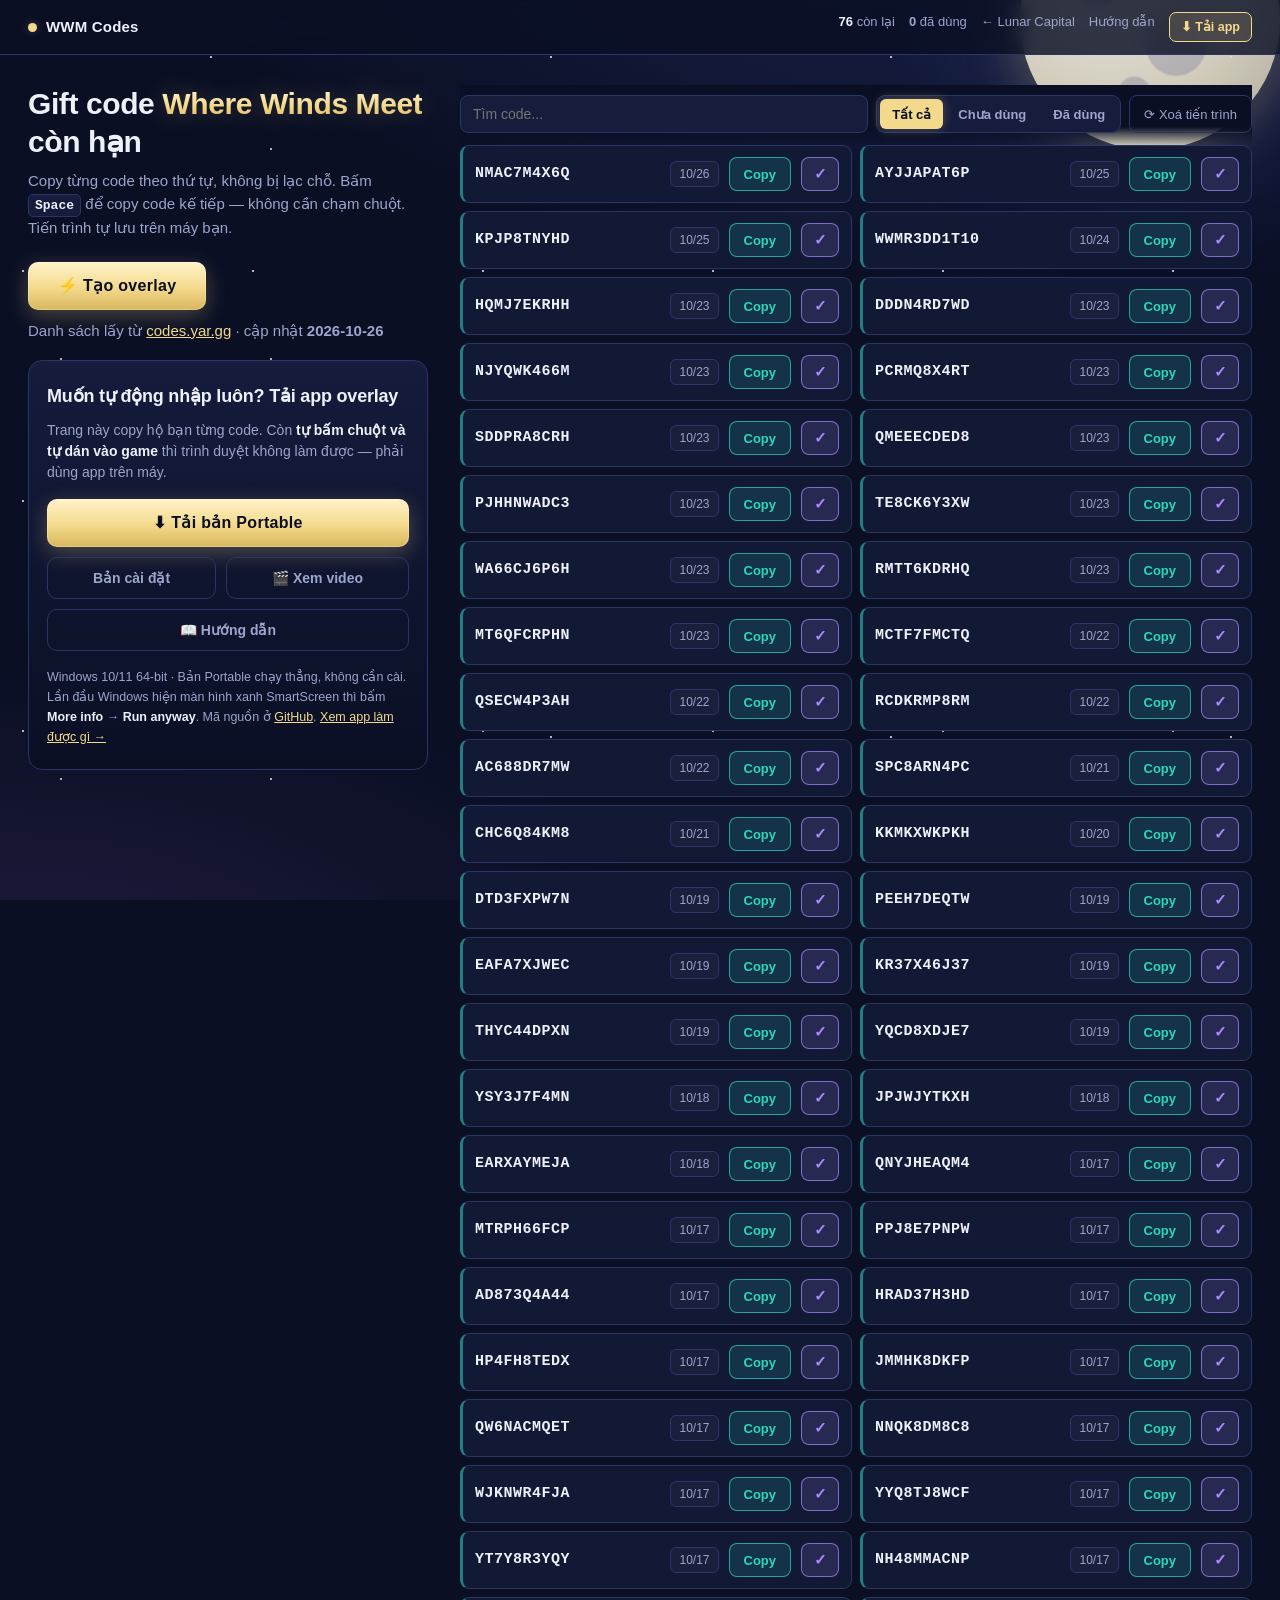
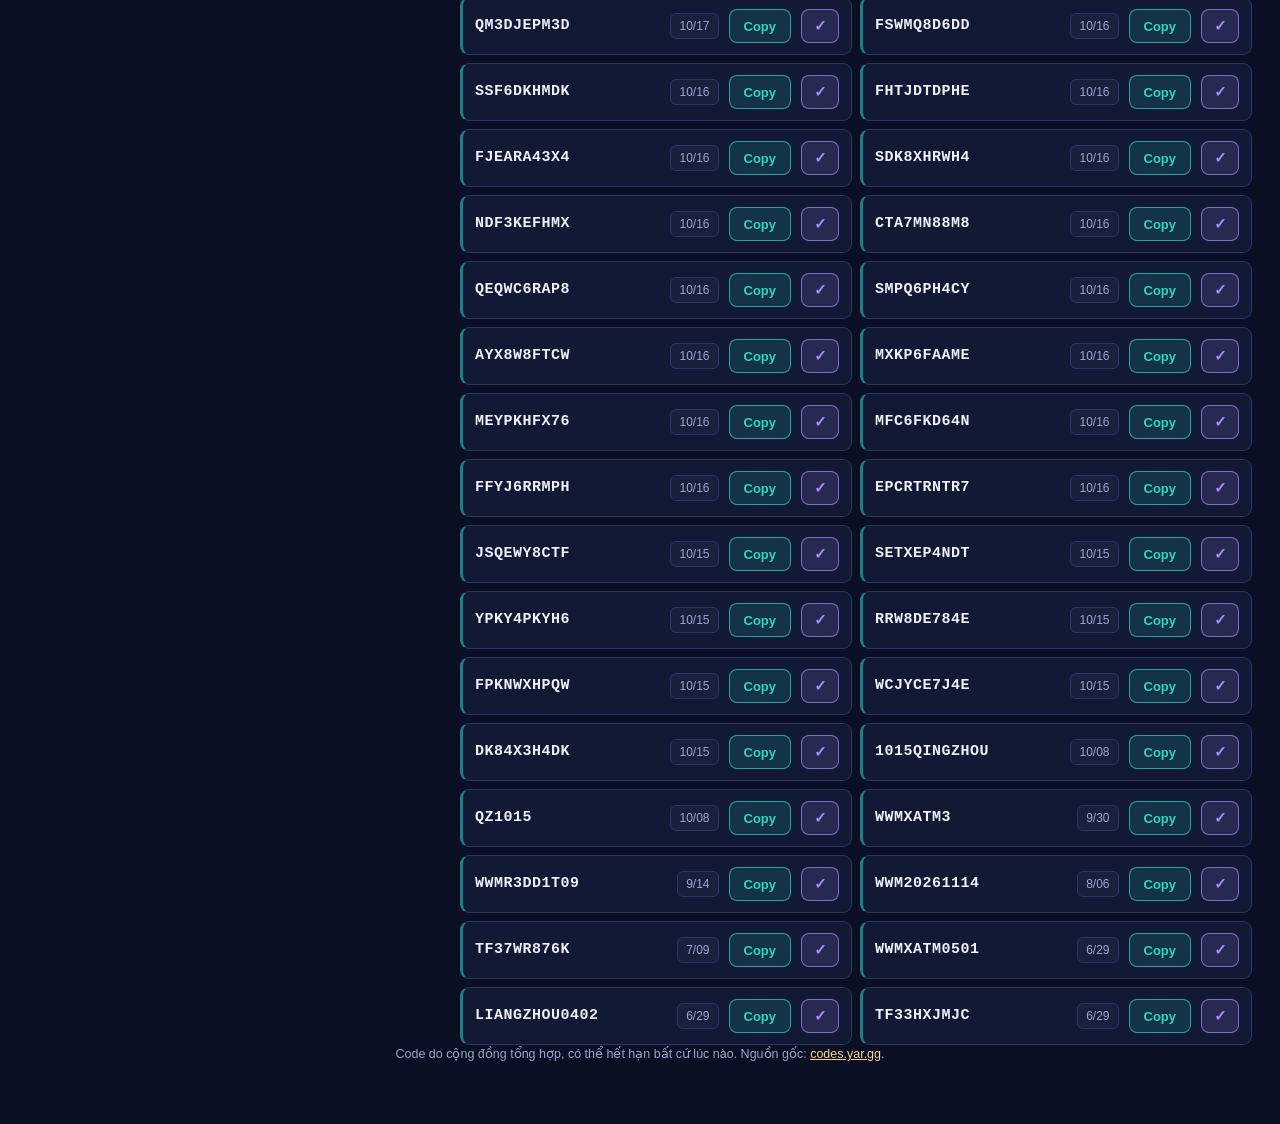
==== commit 670c1786: "Gift code: 2 cột trên màn rộng, danh sách code chia lưới - >=1100px: trái là giới thiệu + tải app (d" ====
--- a/gift-code/index.html
+++ b/gift-code/index.html
@@ -5,7 +5,7 @@
 <meta name="viewport" content="width=device-width, initial-scale=1" />
 <title>WWM Codes — Gift code Where Winds Meet còn hạn</title>
 <meta name="description" content="Danh sách gift code Where Winds Meet còn hạn. Copy từng code theo thứ tự bằng overlay, tự lưu tiến trình." />
-<link rel="stylesheet" href="css/style.css?v=20261026" />
+<link rel="stylesheet" href="css/style.css?v=20261026b" />
 </head>
 <body>
 
@@ -25,7 +25,8 @@
   </div>
 </header>
 
-<main class="wrap">
+<main class="wrap main">
+  <div class="side">
 
   <section class="hero">
     <h1>Gift code <span>Where Winds Meet</span> còn hạn</h1>
@@ -73,7 +74,9 @@
       <a href="huong-dan.html">Xem app làm được gì →</a>
     </p>
   </section>
+  </div>
 
+  <div class="codes">
   <section class="toolbar">
     <input id="search" type="search" placeholder="Tìm code..." autocomplete="off" />
     <div class="tabs" id="tabs">
@@ -86,6 +89,7 @@
 
   <section id="list" class="list"></section>
   <p id="empty" class="empty hidden">Không có code nào khớp.</p>
+  </div>
 
 
 </main>
--- a/gift-code/css/style.css
+++ b/gift-code/css/style.css
@@ -817,3 +817,35 @@
   .dl-note { font-size: 12px; }
   .dl-btns { gap: 8px; }
 }
+
+/* ---------- Man hinh rong: 2 cot ---------- */
+/* Trai: gioi thieu + tai app (dinh tren khi cuon). Phai: thanh tim kiem + danh sach code,
+   danh sach tu chia 2 cot neu du cho. Hep hon 1100px thi ve lai 1 cot nhu cu. */
+@media (min-width: 1100px) {
+  .wrap { max-width: 1320px; padding: 0 28px; }
+  .main {
+    display: grid;
+    grid-template-columns: minmax(340px, 400px) minmax(0, 1fr);
+    gap: 0 32px;
+    align-items: start;
+  }
+  .side { padding-bottom: 20px; }
+  .side .dl-grid { display: none; } /* 3 the tinh nang da co o trang huong dan */
+  .side .hero { padding: 30px 0 18px; text-align: left; }
+  .side .hero h1 { font-size: 30px; }
+  .side .dl { margin-top: 0; padding: 22px 18px; text-align: left; }
+  .side .dl h2 { font-size: 18px; }
+  .side .dl-lead { margin-left: 0; }
+  .side .dl-btns { margin-top: 16px; }
+  .side .dl-btns { justify-content: flex-start; }
+  .side .dl-btns .cta { width: 100%; justify-content: center; }
+  .side a.ghost.lg { flex: 1 1 auto; justify-content: center; min-height: 42px; padding: 0 12px; font-size: 14px; }
+  .codes { padding-top: 30px; }
+  .codes .toolbar { position: sticky; top: 54px; z-index: 5; padding: 10px 0 12px; background: linear-gradient(180deg, var(--bg) 70%, transparent); }
+  .list { display: grid; grid-template-columns: repeat(auto-fill, minmax(340px, 1fr)); gap: 8px; }
+  .foot { max-width: 1320px; }
+}
+/* Cot trai chi dinh tren khi man hinh du cao de chua het, khong thi cac nut tai bi khuat */
+@media (min-width: 1100px) and (min-height: 760px) {
+  .side { position: sticky; top: 54px; }
+}
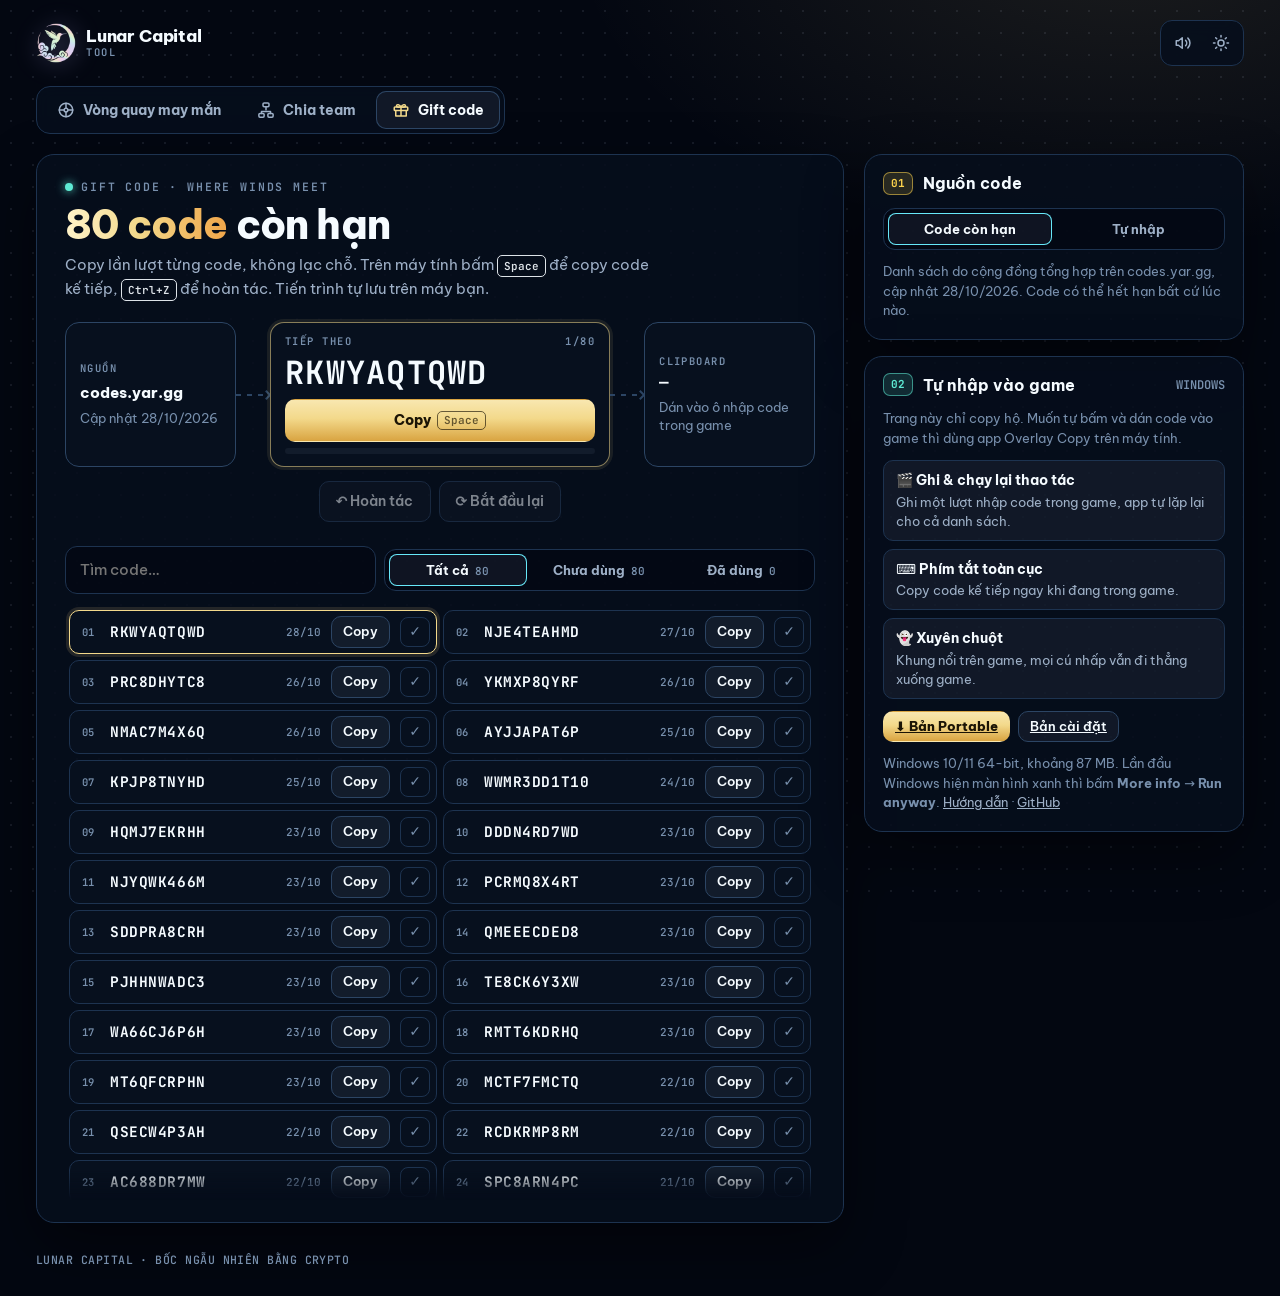
==== commit 930d1b73: "Thay bằng bản mới giao diện archify: Vòng quay, Chia team, Gift code Xoá toàn bộ bản cũ (9 chế độ có" ====
--- a/gift-code/index.html
+++ b/gift-code/index.html
@@ -1,181 +1,7 @@
-<!DOCTYPE html>
-<html lang="vi">
-<head>
-<meta charset="UTF-8" />
-<meta name="viewport" content="width=device-width, initial-scale=1" />
-<title>WWM Codes — Gift code Where Winds Meet còn hạn</title>
-<meta name="description" content="Danh sách gift code Where Winds Meet còn hạn. Copy từng code theo thứ tự bằng overlay, tự lưu tiến trình." />
-<link rel="stylesheet" href="css/style.css?v=20261026b" />
-</head>
-<body>
-
-<header class="top">
-  <div class="wrap top-in">
-    <div class="brand">
-      <span class="dot"></span>
-      <b>WWM Codes</b>
-    </div>
-    <div class="top-right">
-      <span class="stat"><b id="stat-left">0</b> còn lại</span>
-      <span class="stat dim"><b id="stat-used">0</b> đã dùng</span>
-      <a href="../" class="top-link home">← Lunar Capital</a>
-      <a href="huong-dan.html" class="top-link">Hướng dẫn</a>
-      <a href="#download" class="top-dl">⬇ Tải app</a>
-    </div>
-  </div>
-</header>
-
-<main class="wrap main">
-  <div class="side">
-
-  <section class="hero">
-    <h1>Gift code <span>Where Winds Meet</span> còn hạn</h1>
-    <p>Copy từng code theo thứ tự, không bị lạc chỗ. Bấm <b class="kbd">Space</b> để copy code kế tiếp — không cần chạm chuột. Tiến trình tự lưu trên máy bạn.</p>
-    <button id="btn-start" class="cta">⚡ Tạo overlay</button>
-    <p class="src">
-      Danh sách lấy từ <a href="https://codes.yar.gg/" target="_blank" rel="noopener noreferrer">codes.yar.gg</a>
-      · cập nhật <b id="updated">—</b>
-    </p>
-  </section>
-
-  <section class="dl" id="download">
-    <h2>Muốn tự động nhập luôn? Tải app overlay</h2>
-    <p class="dl-lead">
-      Trang này copy hộ bạn từng code. Còn <b>tự bấm chuột và tự dán vào game</b> thì trình duyệt
-      không làm được — phải dùng app trên máy.
-    </p>
-
-    <div class="dl-grid">
-      <div class="dl-feat">
-        <b>🎬 Ghi &amp; chạy lại thao tác</b>
-        <span>Ghi một lượt nhập code trong game, app tự lặp lại cho cả danh sách.</span>
-      </div>
-      <div class="dl-feat">
-        <b>⌨️ Phím tắt toàn cục</b>
-        <span>Copy code kế tiếp ngay khi đang trong game, gán tổ hợp tuỳ ý.</span>
-      </div>
-      <div class="dl-feat">
-        <b>👻 Xuyên chuột</b>
-        <span>Overlay nổi trên game, mọi cú nhấp vẫn đi thẳng xuống dưới.</span>
-      </div>
-    </div>
-
-    <div class="dl-btns">
-      <a class="cta" id="dl-portable" href="#" target="_blank" rel="noopener noreferrer">⬇ Tải bản Portable</a>
-      <a class="ghost lg" id="dl-setup" href="#" target="_blank" rel="noopener noreferrer">Bản cài đặt</a>
-      <a class="ghost lg" href="huong-dan.html#video">🎬 Xem video</a>
-      <a class="ghost lg" href="huong-dan.html">📖 Hướng dẫn</a>
-    </div>
-
-    <p class="dl-note">
-      Windows 10/11 64-bit · Bản Portable chạy thẳng, không cần cài.
-      Lần đầu Windows hiện màn hình xanh SmartScreen thì bấm <b>More info</b> → <b>Run anyway</b>.
-      Mã nguồn ở <a id="dl-repo" href="#" target="_blank" rel="noopener noreferrer">GitHub</a>.
-      <a href="huong-dan.html">Xem app làm được gì →</a>
-    </p>
-  </section>
-  </div>
-
-  <div class="codes">
-  <section class="toolbar">
-    <input id="search" type="search" placeholder="Tìm code..." autocomplete="off" />
-    <div class="tabs" id="tabs">
-      <button class="tab on" data-f="all">Tất cả</button>
-      <button class="tab" data-f="unused">Chưa dùng</button>
-      <button class="tab" data-f="used">Đã dùng</button>
-    </div>
-    <button id="btn-reset" class="ghost">⟳ Xoá tiến trình</button>
-  </section>
-
-  <section id="list" class="list"></section>
-  <p id="empty" class="empty hidden">Không có code nào khớp.</p>
-  </div>
-
-
-</main>
-
-<footer class="foot wrap">
-  <p>Code do cộng đồng tổng hợp, có thể hết hạn bất cứ lúc nào. Nguồn gốc:
-    <a href="https://codes.yar.gg/" target="_blank" rel="noopener noreferrer">codes.yar.gg</a>.</p>
-</footer>
-
-<!-- Hộp chọn chế độ -->
-<div id="picker" class="modal hidden">
-  <div class="modal-box">
-    <div class="modal-head">
-      <b>Tạo overlay</b>
-      <button class="x" data-close>✕</button>
-    </div>
-    <div class="modal-body">
-      <button class="pick" id="pick-all">
-        <b>Toàn bộ code còn hạn</b>
-        <span>Nạp sẵn <i id="pick-n">0</i> code vào overlay, copy lần lượt từ trên xuống.</span>
-      </button>
-      <button class="pick" id="pick-manual">
-        <b>Ô trống — tự nhập</b>
-        <span>Dán danh sách code của riêng bạn, mỗi dòng một code.</span>
-      </button>
-    </div>
-  </div>
-</div>
-
-<!-- Ô tự nhập -->
-<div id="manual" class="modal hidden">
-  <div class="modal-box">
-    <div class="modal-head">
-      <b>Tự nhập code</b>
-      <button class="x" data-close>✕</button>
-    </div>
-    <div class="modal-body">
-      <textarea id="manual-input" spellcheck="false"
-        placeholder="Mỗi dòng một code.&#10;&#10;Ví dụ:&#10;ABCD1234&#10;WXYZ5678"></textarea>
-      <div class="manual-bar">
-        <span id="manual-count">0 code</span>
-        <button id="manual-go" class="cta sm" disabled>Tạo overlay</button>
-      </div>
-    </div>
-  </div>
-</div>
-
-<!-- OVERLAY -->
-<div id="overlay" class="overlay hidden">
-  <div class="ov-head">
-    <span class="ov-title">Overlay</span>
-    <span id="ov-progress" class="ov-prog">0 / 0</span>
-    <button id="ov-min" class="x" title="Thu gọn">–</button>
-    <button id="ov-close" class="x" title="Đóng">✕</button>
-  </div>
-
-  <div class="ov-body">
-    <button id="ov-current" class="ov-current">
-      <span id="ov-code">—</span>
-      <small>Bấm để copy và sang code tiếp theo</small>
-    </button>
-
-    <div class="ov-track"><div id="ov-fill" class="ov-fill"></div></div>
-
-    <div id="ov-list" class="ov-list"></div>
-
-    <div id="ov-done" class="ov-done hidden">
-      <div class="tick">✓</div>
-      <b>XONG</b>
-      <span>Đã copy hết tất cả các code</span>
-    </div>
-
-    <div class="ov-foot">
-      <button id="ov-undo" class="ghost sm">↶ Hoàn tác</button>
-      <button id="ov-restart" class="ghost sm">⟳ Làm lại</button>
-    </div>
-
-    <p class="ov-keys">
-      <b>Space</b> copy &amp; sang code sau · <b id="k-undo">Ctrl+Z</b> hoàn tác · <b>Esc</b> đóng
-    </p>
-  </div>
-</div>
-
-<div id="toast" class="toast"></div>
-
-<script src="js/codes-data.js"></script>
-<script src="js/app.js"></script>
-</body>
-</html>
+<!doctype html>
+<meta charset="utf-8">
+<title>Lunar Capital Tool</title>
+<!-- Link cũ /gift-code/ chuyển sang tab Gift code của trang chính -->
+<meta http-equiv="refresh" content="0;url=../?mode=gift">
+<script>location.replace("../?mode=gift");</script>
+<a href="../?mode=gift">Mở Gift code</a>
